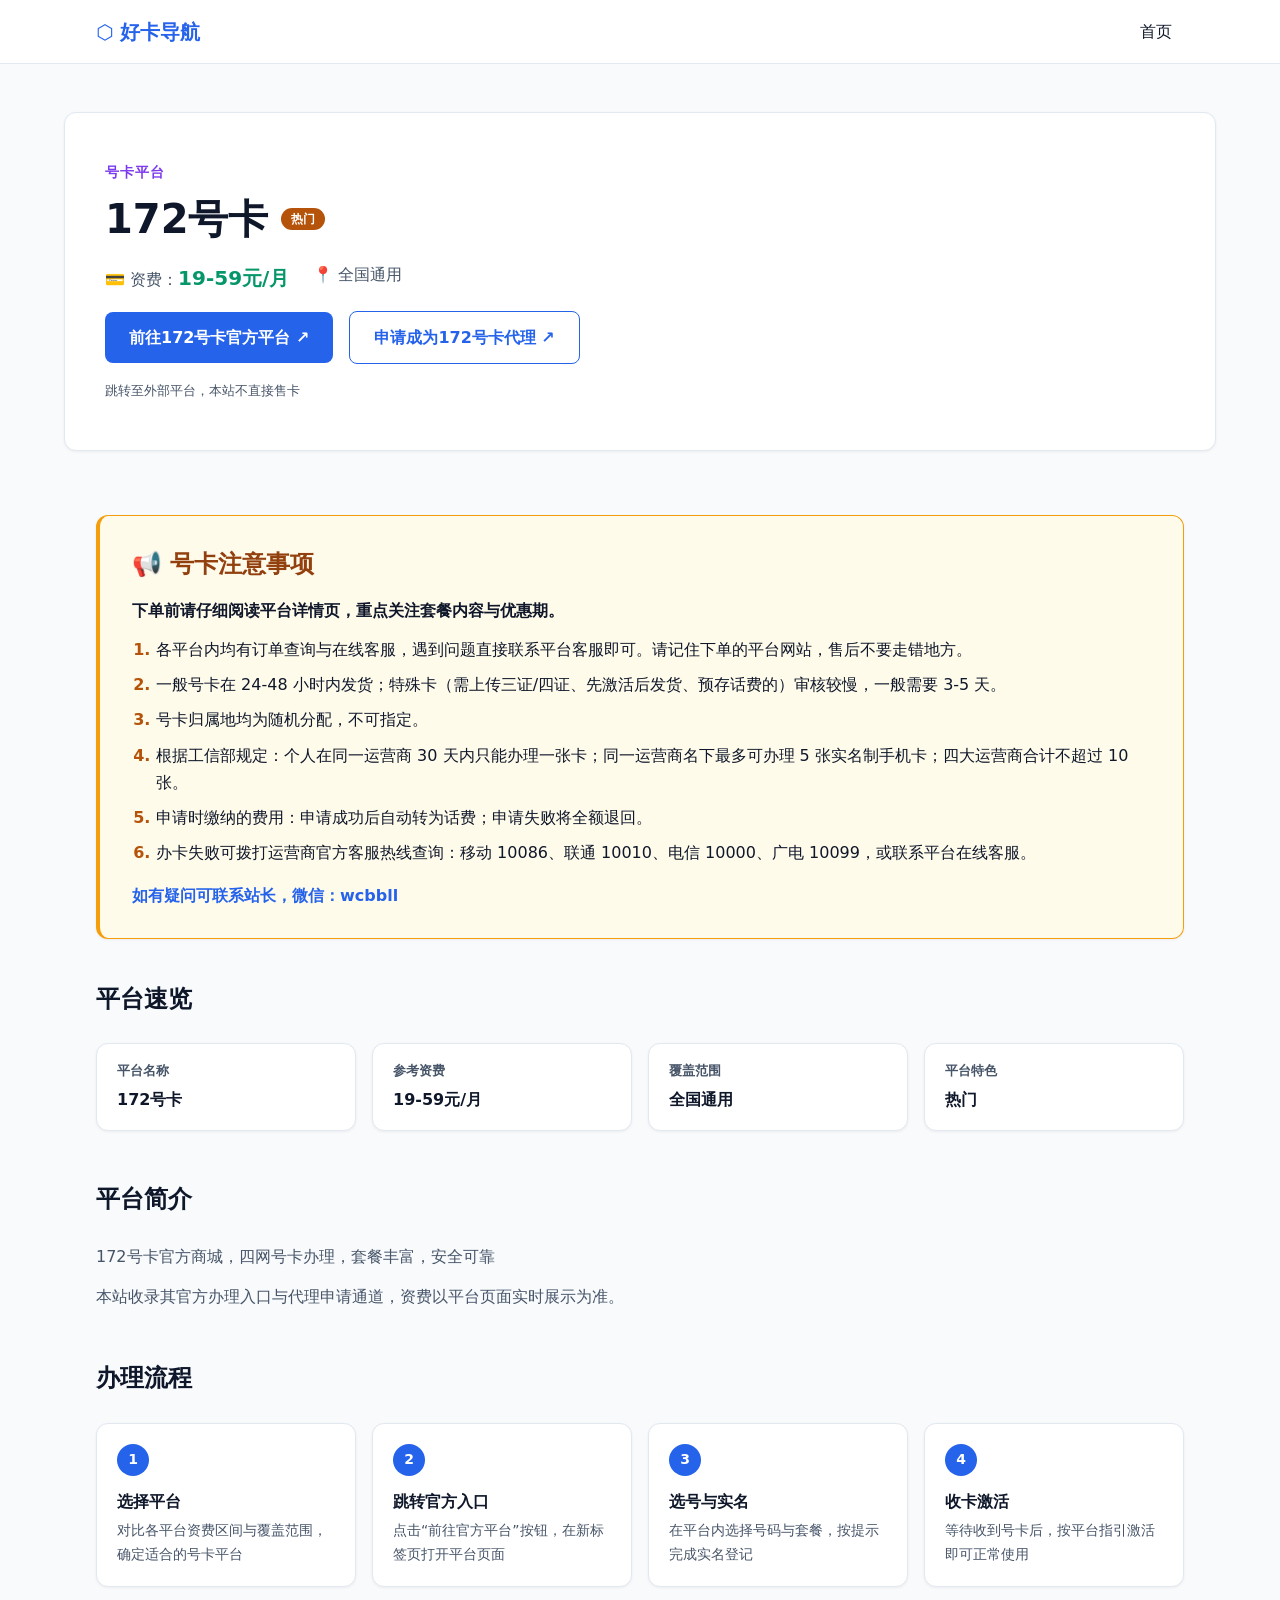
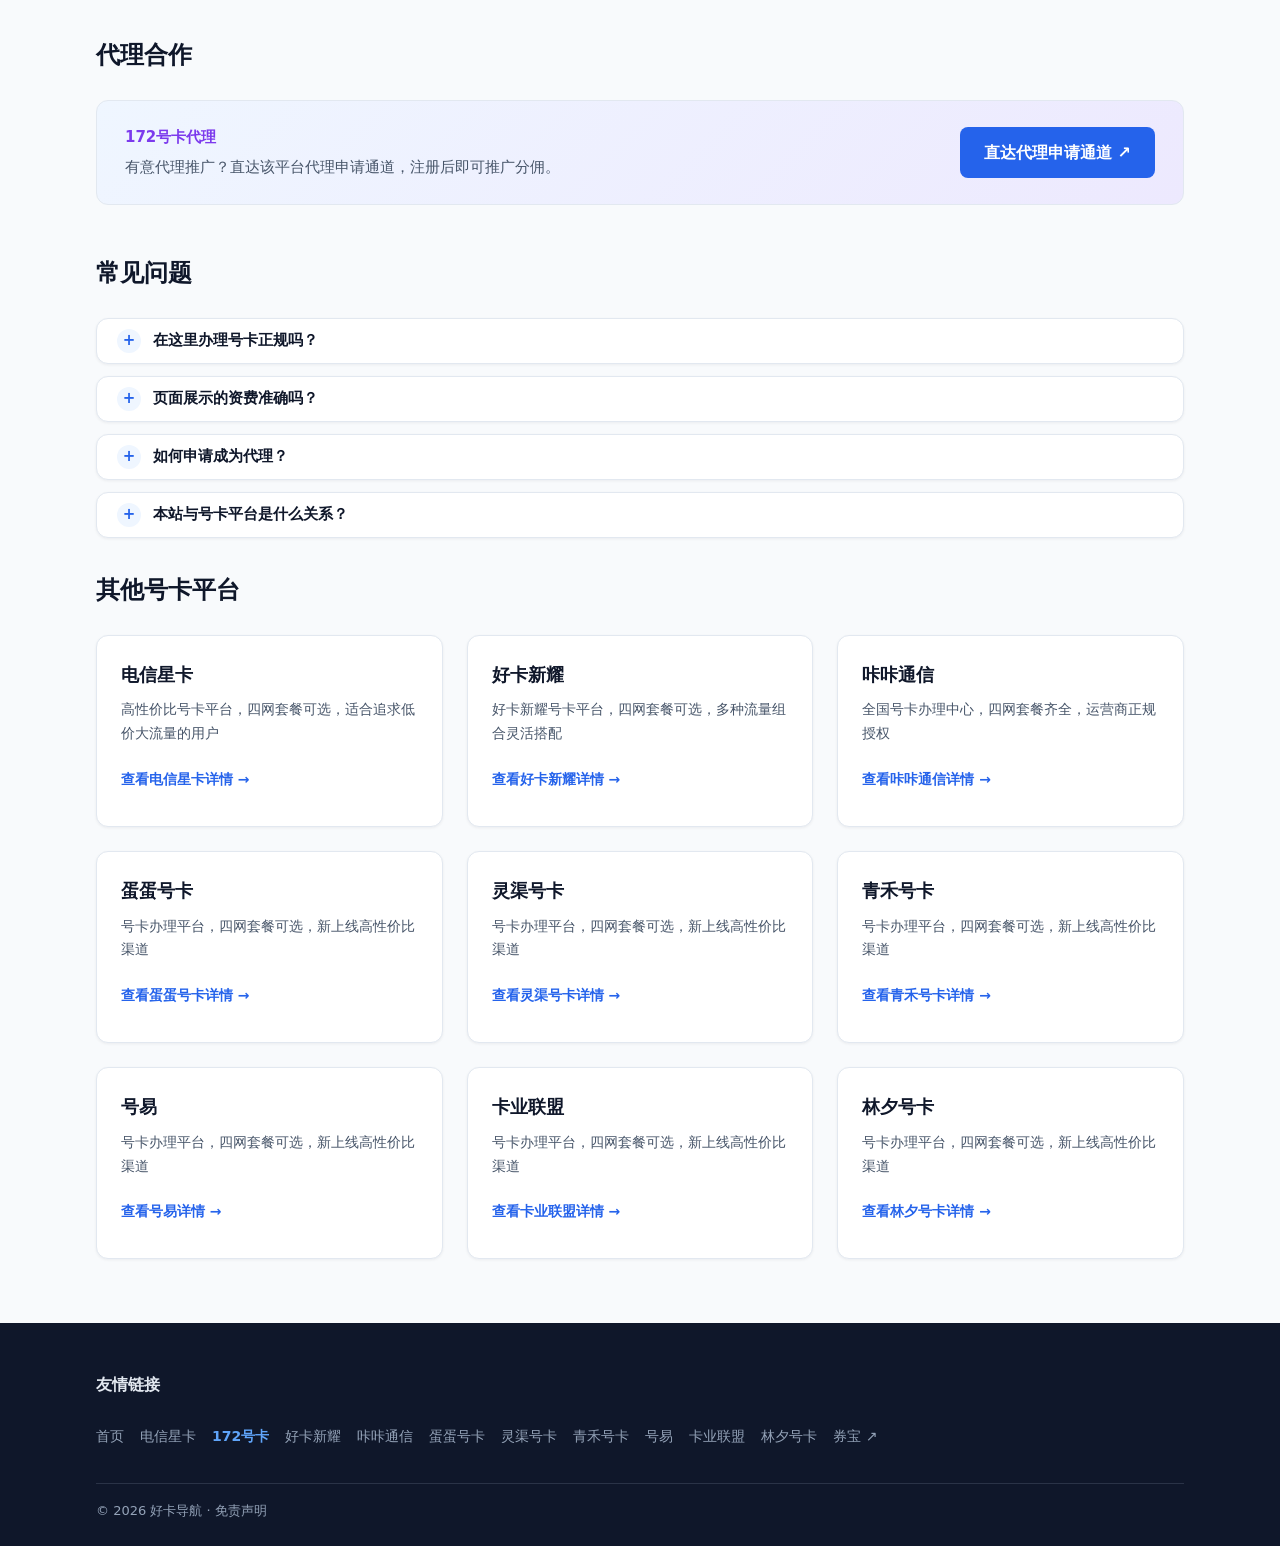
==== card/172-haoka.html @ 9e7c3ac1 "feat: 全站新增「号卡注意事项」公告区块（6 条固定文案+站长联系方式），首页 hero 后/子页 CTA 后插入，纯静态无链接，含样式与 5 例单测" ====
<!DOCTYPE html>
<html lang="zh-CN">
<head>
<meta charset="UTF-8">
<meta name="viewport" content="width=device-width, initial-scale=1">
<title>172号卡流量卡怎么样？19-59元/月资费详情与办理入口 - 好卡导航</title>
<meta name="description" content="172号卡流量卡资费 19-59元/月，172号卡官方商城，四网号卡办理，套餐丰富，安全可靠。提供官方办理入口与代理申请通道。">
<meta name="robots" content="index, follow">
<link rel="canonical" href="https://haoka17.github.io/card/172-haoka.html">
<meta property="og:type" content="website">
<meta property="og:site_name" content="好卡导航">
<meta property="og:locale" content="zh_CN">
<meta property="og:title" content="172号卡流量卡怎么样？19-59元/月资费详情与办理入口 - 好卡导航">
<meta property="og:description" content="172号卡流量卡资费 19-59元/月，172号卡官方商城，四网号卡办理，套餐丰富，安全可靠。提供官方办理入口与代理申请通道。">
<meta property="og:url" content="https://haoka17.github.io/card/172-haoka.html">
<meta property="og:image" content="https://haoka17.github.io/assets/img/og-default.png">
<meta name="twitter:card" content="summary_large_image">
<link rel="icon" href="../assets/img/favicon.svg" type="image/svg+xml">
<link rel="icon" href="../assets/img/favicon-32.png" type="image/png" sizes="32x32">
<link rel="icon" href="../assets/img/favicon-16.png" type="image/png" sizes="16x16">
<link rel="apple-touch-icon" href="../assets/img/apple-touch-icon.png">
<link rel="stylesheet" href="../assets/css/style.css">
<script type="application/ld+json">{"@context":"https://schema.org","@graph":[{"@type":"WebPage","@id":"https://haoka17.github.io/card/172-haoka.html#webpage","url":"https://haoka17.github.io/card/172-haoka.html","name":"172号卡流量卡怎么样？19-59元/月资费详情与办理入口","description":"172号卡流量卡资费 19-59元/月，172号卡官方商城，四网号卡办理，套餐丰富，安全可靠。提供官方办理入口与代理申请通道。","inLanguage":"zh-CN","isPartOf":{"@id":"https://haoka17.github.io/#website"},"about":{"@type":"Product","name":"172号卡流量卡","offers":{"@type":"AggregateOffer","priceCurrency":"CNY","lowPrice":19,"highPrice":59,"offerCount":1}}},{"@type":"ItemList","name":"172号卡外部入口","itemListElement":[{"@type":"ListItem","position":1,"name":"前往172号卡官方平台","url":"https://m.172.org.cn/ProductEn/Index/59bc0abc9a7d31f5"},{"@type":"ListItem","position":2,"name":"申请成为172号卡代理","url":"https://haoka.lot-ml.com/plugreg.html?agentid=1923771"}]}]}</script>
</head>
<body>
<a class="skip-link" href="#main">跳到主要内容</a>
<header class="site-header">
  <div class="container header-inner">
    <a class="logo" href="../index.html">⬡ 好卡导航</a>
    <nav aria-label="主导航"><a href="../index.html">首页</a></nav>
  </div>
</header>
<main id="main">
<section class="card-detail">
  <div class="container card-detail-inner">
    <p class="eyebrow">号卡平台</p>
    <div class="card-detail-title">
      <h1>172号卡</h1>
      <span class="badge badge-hot">热门</span>
    </div>
    <ul class="meta-row">
      <li>💳 资费：<strong class="price">19-59元/月</strong></li>
      <li>📍 全国通用</li>
    </ul>
    <div class="cta-group">
      <a class="btn btn-primary" href="https://m.172.org.cn/ProductEn/Index/59bc0abc9a7d31f5" target="_blank" rel="noopener noreferrer">前往172号卡官方平台 ↗</a>
      <a class="btn btn-secondary" href="https://haoka.lot-ml.com/plugreg.html?agentid=1923771" target="_blank" rel="noopener noreferrer">申请成为172号卡代理 ↗</a>
    </div>
    <p class="note">跳转至外部平台，本站不直接售卡</p>
  </div>
</section>
<section class="notice-section" aria-labelledby="notice-title">
  <div class="container">
    <div class="notice-card">
      <h2 id="notice-title">📢 号卡注意事项</h2>
      <p class="notice-lead">下单前请仔细阅读平台详情页，重点关注套餐内容与优惠期。</p>
      <ol class="notice-list">
      <li>各平台内均有订单查询与在线客服，遇到问题直接联系平台客服即可。请记住下单的平台网站，售后不要走错地方。</li>
      <li>一般号卡在 24-48 小时内发货；特殊卡（需上传三证/四证、先激活后发货、预存话费的）审核较慢，一般需要 3-5 天。</li>
      <li>号卡归属地均为随机分配，不可指定。</li>
      <li>根据工信部规定：个人在同一运营商 30 天内只能办理一张卡；同一运营商名下最多可办理 5 张实名制手机卡；四大运营商合计不超过 10 张。</li>
      <li>申请时缴纳的费用：申请成功后自动转为话费；申请失败将全额退回。</li>
      <li>办卡失败可拨打运营商官方客服热线查询：移动 10086、联通 10010、电信 10000、广电 10099，或联系平台在线客服。</li>
      </ol>
      <p class="notice-contact">如有疑问可联系站长，微信：wcbbll</p>
    </div>
  </div>
</section>
<section class="card-extra">
  <div class="container">
    <section class="extra-block">
      <h2>平台速览</h2>
      <dl class="spec-grid">
      <div class="spec-item">
        <dt>平台名称</dt>
        <dd>172号卡</dd>
      </div>
      <div class="spec-item">
        <dt>参考资费</dt>
        <dd>19-59元/月</dd>
      </div>
      <div class="spec-item">
        <dt>覆盖范围</dt>
        <dd>全国通用</dd>
      </div>
      <div class="spec-item">
        <dt>平台特色</dt>
        <dd>热门</dd>
      </div>
      </dl>
    </section>
    <section class="extra-block">
      <h2>平台简介</h2>
      <div class="platform-intro">
        <p>172号卡官方商城，四网号卡办理，套餐丰富，安全可靠</p>
        <p>本站收录其官方办理入口与代理申请通道，资费以平台页面实时展示为准。</p>
      </div>
    </section>
    <section class="extra-block">
      <h2>办理流程</h2>
      <ol class="steps">
      <li class="step">
        <span class="step-num" aria-hidden="true">1</span>
        <div class="step-body">
          <h3>选择平台</h3>
          <p>对比各平台资费区间与覆盖范围，确定适合的号卡平台</p>
        </div>
      </li>
      <li class="step">
        <span class="step-num" aria-hidden="true">2</span>
        <div class="step-body">
          <h3>跳转官方入口</h3>
          <p>点击“前往官方平台”按钮，在新标签页打开平台页面</p>
        </div>
      </li>
      <li class="step">
        <span class="step-num" aria-hidden="true">3</span>
        <div class="step-body">
          <h3>选号与实名</h3>
          <p>在平台内选择号码与套餐，按提示完成实名登记</p>
        </div>
      </li>
      <li class="step">
        <span class="step-num" aria-hidden="true">4</span>
        <div class="step-body">
          <h3>收卡激活</h3>
          <p>等待收到号卡后，按平台指引激活即可正常使用</p>
        </div>
      </li>
      </ol>
    </section>
    <section class="extra-block">
      <h2>代理合作</h2>
      <div class="agent-card">
        <div class="agent-card-body">
          <p class="agent-card-name">172号卡代理</p>
          <p class="agent-card-desc">有意代理推广？直达该平台代理申请通道，注册后即可推广分佣。</p>
        </div>
        <a class="btn btn-primary agent-card-cta" href="https://haoka.lot-ml.com/plugreg.html?agentid=1923771" target="_blank" rel="noopener noreferrer">直达代理申请通道 ↗</a>
      </div>
    </section>
    <section class="extra-block">
      <h2>常见问题</h2>
      <div class="faq">
      <details class="faq-item">
        <summary>在这里办理号卡正规吗？</summary>
        <p>本站是导航站，不直接售卡。点击“前往172号卡官方平台”按钮将跳转至平台官方入口，选号、实名与付款均在平台内完成。</p>
      </details>
      <details class="faq-item">
        <summary>页面展示的资费准确吗？</summary>
        <p>页面资费区间仅供参考，实际套餐、价格与优惠以平台页面实时展示为准。</p>
      </details>
      <details class="faq-item">
        <summary>如何申请成为代理？</summary>
        <p>进入上方“代理合作”区块，点击按钮直达该平台代理申请通道，注册后即可推广分佣。</p>
      </details>
      <details class="faq-item">
        <summary>本站与号卡平台是什么关系？</summary>
        <p>本站仅收录各平台官方办理入口与代理申请通道，提供信息导航与比选服务，不参与售卡、物流与售后。</p>
      </details>
      </div>
    </section>
  </div>
</section>
<section class="related-section" aria-labelledby="related-section-title">
  <div class="container">
    <h2 id="related-section-title">其他号卡平台</h2>
    <ul class="related-grid">
      <li class="related-card">
        <h3>电信星卡</h3>
        <p class="related-desc">高性价比号卡平台，四网套餐可选，适合追求低价大流量的用户</p>
        <a class="related-link" href="dianxin-xingka.html">查看电信星卡详情 →</a>
      </li>
      <li class="related-card">
        <h3>好卡新耀</h3>
        <p class="related-desc">好卡新耀号卡平台，四网套餐可选，多种流量组合灵活搭配</p>
        <a class="related-link" href="haoka-xinyao.html">查看好卡新耀详情 →</a>
      </li>
      <li class="related-card">
        <h3>咔咔通信</h3>
        <p class="related-desc">全国号卡办理中心，四网套餐齐全，运营商正规授权</p>
        <a class="related-link" href="kaka-tongxin.html">查看咔咔通信详情 →</a>
      </li>
      <li class="related-card">
        <h3>蛋蛋号卡</h3>
        <p class="related-desc">号卡办理平台，四网套餐可选，新上线高性价比渠道</p>
        <a class="related-link" href="dandan-haoka.html">查看蛋蛋号卡详情 →</a>
      </li>
      <li class="related-card">
        <h3>灵渠号卡</h3>
        <p class="related-desc">号卡办理平台，四网套餐可选，新上线高性价比渠道</p>
        <a class="related-link" href="lingqu-haoka.html">查看灵渠号卡详情 →</a>
      </li>
      <li class="related-card">
        <h3>青禾号卡</h3>
        <p class="related-desc">号卡办理平台，四网套餐可选，新上线高性价比渠道</p>
        <a class="related-link" href="qinghe-haoka.html">查看青禾号卡详情 →</a>
      </li>
      <li class="related-card">
        <h3>号易</h3>
        <p class="related-desc">号卡办理平台，四网套餐可选，新上线高性价比渠道</p>
        <a class="related-link" href="haoyi.html">查看号易详情 →</a>
      </li>
      <li class="related-card">
        <h3>卡业联盟</h3>
        <p class="related-desc">号卡办理平台，四网套餐可选，新上线高性价比渠道</p>
        <a class="related-link" href="kaye-lianmeng.html">查看卡业联盟详情 →</a>
      </li>
      <li class="related-card">
        <h3>林夕号卡</h3>
        <p class="related-desc">号卡办理平台，四网套餐可选，新上线高性价比渠道</p>
        <a class="related-link" href="linxi-haoka.html">查看林夕号卡详情 →</a>
      </li>
    </ul>
  </div>
</section>
</main>
<footer class="site-footer">
  <div class="container">
<nav class="friend-links" aria-label="友情链接">
  <h2 class="footer-title">友情链接</h2>
  <ul>
    <li><a href="../index.html">首页</a></li>
    <li><a href="dianxin-xingka.html">电信星卡</a></li>
    <li><span aria-current="page" class="current">172号卡</span></li>
    <li><a href="haoka-xinyao.html">好卡新耀</a></li>
    <li><a href="kaka-tongxin.html">咔咔通信</a></li>
    <li><a href="dandan-haoka.html">蛋蛋号卡</a></li>
    <li><a href="lingqu-haoka.html">灵渠号卡</a></li>
    <li><a href="qinghe-haoka.html">青禾号卡</a></li>
    <li><a href="haoyi.html">号易</a></li>
    <li><a href="kaye-lianmeng.html">卡业联盟</a></li>
    <li><a href="linxi-haoka.html">林夕号卡</a></li>
    <li><a href="https://jdjdndn.github.io/" target="_blank" rel="noopener noreferrer">券宝 ↗</a></li>
  </ul>
</nav>
    <p class="copyright">© <span data-year>2026</span> 好卡导航 · 免责声明</p>
  </div>
</footer>
<script src="../assets/js/main.js" defer></script>
</body>
</html>
---- assets/css/style.css ----
/* ==================================================================
 * haoka-site 全站样式（design.md 1.3.2 UI 设计规范 / 1.3.3 友链模块）
 * 设计基调：现代、专业、企业官网；蓝紫主色调；大量留白 + 卡片化布局
 * 断点体系（桌面优先）：≥1440px 大屏增强 / ≤1023px 平板 / ≤767px 移动 / ≤400px 特小屏
 * ================================================================== */

/* ---------- 设计令牌（design.md 1.3.2 配色方案，全站唯一来源） ---------- */
:root {
  --color-primary: #2563EB;          /* 主色：链接、主按钮、高亮、logo */
  --color-primary-hover: #1D4ED8;    /* 主色悬停态 */
  --color-primary-light: #EFF6FF;    /* 主色浅底：hero 背景、标签底 */
  --color-accent: #7C3AED;           /* 辅助色：代理区、次级强调 */
  --color-price: #059669;            /* 价格文字（绿，传达实惠） */
  --color-bg: #F8FAFC;               /* 页面背景 */
  --color-surface: #FFFFFF;          /* 卡片表面 */
  --color-text: #0F172A;             /* 主文字（对比度 ≈ 15:1） */
  --color-text-secondary: #475569;   /* 次要文字（白底对比度 7.0:1） */
  --color-border: #E2E8F0;           /* 边框、分割线 */
  --color-footer-bg: #0F172A;        /* 页脚深色底 */
  --color-footer-text: #94A3B8;      /* 页脚文字 */
  --color-footer-current: #60A5FA;   /* 页脚当前页高亮（深底对比度 7.0:1，NFR-19） */
  --radius-card: 12px;               /* 卡片圆角 */
  --radius-btn: 8px;                 /* 按钮圆角 */
  --header-h: 64px;                  /* 吸顶栏高度 */
  --shadow-card: 0 1px 3px rgba(15, 23, 42, 0.06);
  --shadow-card-hover: 0 12px 24px rgba(37, 99, 235, 0.12);
}

/* ---------- 全局 ---------- */
* { box-sizing: border-box; }

html { overflow-x: hidden; }         /* 移动端禁横向滚动 */

body {
  margin: 0;
  font-family: system-ui, -apple-system, "Segoe UI", "PingFang SC",
               "Hiragino Sans GB", "Microsoft YaHei", sans-serif;
  background: var(--color-bg);
  color: var(--color-text);
  line-height: 1.7;
  display: flex;
  flex-direction: column;
  min-height: 100vh;
}

img { max-width: 100%; height: auto; }

/* 容器：1152px 内容宽（≥1440px 大屏 1280px）；内边距：默认 16px / ≥768px 32px / ≤400px 12px */
.container {
  width: 100%;
  max-width: 1152px;
  margin-inline: auto;
  padding-inline: 16px;
}
@media (min-width: 768px) {
  .container { padding-inline: 32px; }
}

/* 键盘焦点可见性（全局） */
:focus-visible {
  outline: 2px solid var(--color-primary);
  outline-offset: 2px;
}

/* 无障碍跳转链接 */
.skip-link {
  position: absolute;
  left: -9999px;
  top: 0;
  z-index: 100;
  background: var(--color-primary);
  color: #fff;
  padding: 8px 16px;
  border-radius: 0 0 var(--radius-btn) 0;
}
.skip-link:focus { left: 0; }

/* ---------- 顶栏（吸顶、白底、底部 1px 边框） ---------- */
.site-header {
  height: var(--header-h);
  background: var(--color-surface);
  border-bottom: 1px solid var(--color-border);
  position: sticky;
  top: 0;
  z-index: 10;
}

.header-inner {
  display: flex;
  justify-content: space-between;
  align-items: center;
  height: 100%;
  gap: 16px;
}

.logo {
  display: inline-flex;
  align-items: center;
  min-height: 44px;                 /* 触控目标 ≥44×44（spec NFR-17） */
  font-size: 1.25rem;
  font-weight: 700;
  color: var(--color-primary);
  text-decoration: none;
  white-space: nowrap;
}
.logo:hover { color: var(--color-primary-hover); }

.site-header nav a {
  display: inline-flex;
  align-items: center;
  min-height: 44px;                 /* 触控目标 ≥44×44（spec NFR-17） */
  color: var(--color-text);
  text-decoration: none;
  padding: 10px 12px;
  border-radius: var(--radius-btn);
  transition: color 0.2s ease, background-color 0.2s ease;
}
.site-header nav a:hover {
  color: var(--color-primary);
  background-color: var(--color-primary-light);
}
.nav-current {
  display: inline-flex;
  align-items: center;
  min-height: 44px;
  padding: 10px 12px;
  color: var(--color-text-secondary);
  cursor: default;             /* 当前位置，非链接 */
}

/* ---------- 首页 Hero（浅色渐变背景） ---------- */
.hero {
  background: linear-gradient(135deg, var(--color-primary-light) 0%, var(--color-bg) 55%, #EDE9FE 100%);
  padding: 64px 0;
  text-align: center;
}
.hero h1 {
  margin: 0 0 16px;
  font-size: clamp(1.75rem, 4vw, 2.5rem);
  font-weight: 700;
  line-height: 1.3;
}
.hero-sub {
  margin: 0 0 8px;
  font-size: 1.125rem;
  color: var(--color-text-secondary);
}
.hero-meta {
  margin: 0;
  font-size: 0.875rem;
  color: var(--color-text-secondary);
}

/* ---------- 号卡注意事项公告（琥珀警示色系，与蓝紫主调形成对比；首页/子页复用） ---------- */
.notice-section { padding: 32px 0; }

.notice-card {
  background: #FFFBEB;               /* 琥珀浅底（与 .tag-region 同源） */
  border: 1px solid #F59E0B;         /* 琥珀边框；左侧加粗强调公告属性 */
  border-left-width: 4px;
  border-radius: var(--radius-card);
  box-shadow: var(--shadow-card);
  padding: 28px 32px;
}

.notice-card h2 {
  margin: 0 0 12px;
  font-size: clamp(1.25rem, 3vw, 1.5rem);
  font-weight: 650;
  color: #92400E;                    /* 深琥珀标题：#FFFBEB 底对比度 ≈ 8.9:1（NFR-19） */
}

.notice-lead {
  margin: 0 0 12px;
  font-weight: 600;
  color: var(--color-text);
}

.notice-list {
  margin: 0;
  padding-left: 24px;
  display: grid;
  gap: 8px;
  color: var(--color-text);
}
.notice-list li::marker { color: #B45309; font-weight: 700; }

.notice-contact {
  margin: 16px 0 0;
  font-weight: 700;
  color: var(--color-primary);
}

/* ---------- 号卡卡片网格（桌面 3 列 / ≥1440px 大屏 4 列 / ≤1023 平板 2 / ≤767 移动 1） ---------- */
.card-section { padding: 48px 0 24px; }

.card-section h2,
.proxy-section h2 {
  margin: 0 0 24px;
  font-size: clamp(1.25rem, 3vw, 1.5rem);
  font-weight: 650;
}

.card-grid {
  list-style: none;
  margin: 0;
  padding: 0;
  display: grid;
  grid-template-columns: repeat(3, 1fr);
  gap: 24px;
}

.card { display: block; }

/* 卡片：白底 / 12px 圆角 / 1px 边框 / 轻阴影；hover 上移 + 主色阴影 + 主色边框 */
.card-inner {
  position: relative;
  background: var(--color-surface);
  border: 1px solid var(--color-border);
  border-radius: var(--radius-card);
  box-shadow: var(--shadow-card);
  padding: 24px;
  height: 100%;
  display: flex;
  flex-direction: column;
  transition: all 0.2s ease;
}
.card-inner:hover,
.card-inner:focus-within {          /* 键盘焦点态与 hover 同效 */
  transform: translateY(-4px);
  box-shadow: var(--shadow-card-hover);
  border-color: rgba(37, 99, 235, 0.4);
}

/* badge 角标：绝对定位右上角，胶囊，白字（热门橙 / 新品青 / 四网蓝） */
.badge {
  position: absolute;
  top: 12px;
  right: 12px;
  padding: 2px 10px;
  border-radius: 999px;
  font-size: 0.75rem;
  font-weight: 600;
  color: #fff;
  line-height: 1.5;
}
.badge-hot     { background: #B45309; }   /* 深琥珀：白字对比度 5.0:1（spec NFR-19 徽章 ≥3:1） */
.badge-new     { background: #0E7490; }   /* 深青：白字对比度 5.4:1 */
.badge-quad    { background: #3B82F6; }   /* 白字对比度 3.7:1 ✓ */
.badge-default { background: #64748B; }

.card-title {
  margin: 0 0 8px;
  font-size: 1.125rem;
  font-weight: 600;
}

/* 描述摘要：两行截断 */
.card-desc {
  margin: 0 0 12px;
  color: var(--color-text-secondary);
  font-size: 0.875rem;
  display: -webkit-box;
  -webkit-line-clamp: 2;
  -webkit-box-orient: vertical;
  overflow: hidden;
}

/* 价格：1.25rem / 700 / 绿色 */
.price {
  margin: 0 0 12px;
  color: var(--color-price);
  font-size: 1.25rem;
  font-weight: 700;
}

/* 覆盖范围标签（主色浅底） */
.card-tags { margin: 0 0 16px; }
.tag {
  display: inline-block;
  padding: 2px 10px;
  border-radius: 999px;
  font-size: 0.75rem;
  font-weight: 600;
}
.tag-nationwide { background: var(--color-primary-light); color: var(--color-primary); }
.tag-region     { background: #FFFBEB; color: #B45309; }

/* 卡片底部双链接：号卡外链（主）+ 查看详情（次，stretched link 铺满整卡） */
.card-actions {
  margin-top: auto;
  display: flex;
  flex-direction: column;
  gap: 8px;
  align-items: flex-start;
}
.card-cta {
  position: relative;               /* 置于 stretched link 之上，保持可点击 */
  z-index: 1;
  display: inline-flex;
  align-items: center;
  min-height: 44px;                 /* 触控目标 ≥44×44（spec NFR-17） */
  background: var(--color-primary);
  color: #fff;
  padding: 10px 16px;
  border-radius: var(--radius-btn);
  text-decoration: none;
  font-size: 0.875rem;
  font-weight: 600;
  transition: background-color 0.2s ease;
}
.card-cta:hover { background: var(--color-primary-hover); }

/* 整卡可点击进入子页：详情链接的伪元素铺满卡片 */
.card-link {
  color: var(--color-primary);
  text-decoration: none;
  font-size: 0.875rem;
}
.card-link:hover { text-decoration: underline; }
.card-link::after {
  content: "";
  position: absolute;
  inset: 0;
  border-radius: var(--radius-card);
}

/* ---------- 首页代理合作入口区（深色渐变分区，辅助色强调） ---------- */
.proxy-section {
  margin-top: 24px;
  padding: 48px 0 64px;
  background: linear-gradient(135deg, var(--color-footer-bg) 0%, #312E81 100%);
  color: #fff;
}
.proxy-section h2 { color: #fff; margin-bottom: 8px; }
.proxy-desc {
  margin: 0 0 24px;
  color: #A8B6C9;                   /* 渐变最深端 #312E81 上对比度 5.5:1 ≥ 4.5（NFR-19） */
}

.proxy-grid {
  list-style: none;
  margin: 0;
  padding: 0;
  display: grid;
  grid-template-columns: repeat(5, 1fr);
  gap: 16px;
}
.proxy-grid li { display: block; }
.proxy-link {
  display: flex;
  align-items: center;
  justify-content: center;
  min-height: 44px;                 /* 触控目标 ≥44×44（spec NFR-17） */
  background: rgba(255, 255, 255, 0.08);
  border: 1px solid rgba(255, 255, 255, 0.18);
  border-radius: var(--radius-btn);
  padding: 10px 12px;
  color: #E9D5FF;
  text-decoration: none;
  font-size: 0.875rem;
  text-align: center;
  transition: background-color 0.2s ease, border-color 0.2s ease;
}
.proxy-link:hover {
  background: rgba(255, 255, 255, 0.16);
  border-color: rgba(255, 255, 255, 0.4);
  color: #fff;
}

/* ---------- 子页：平台详情（白卡片；hero 区，后续扩展模块跟随） ---------- */
.card-detail {
  padding: 48px 0 32px;              /* 页面含后续模块，hero 不再独占一屏垂直居中 */
}

.card-detail-inner {
  width: 100%;
  background: var(--color-surface);
  border: 1px solid var(--color-border);
  border-radius: var(--radius-card);
  box-shadow: var(--shadow-card);
  padding: 48px 40px;
}

.eyebrow {
  margin: 0 0 8px;
  color: var(--color-accent);
  font-size: 0.875rem;
  font-weight: 600;
  text-transform: uppercase;
  letter-spacing: 0.08em;
}

.card-detail-title {
  display: flex;
  align-items: center;
  gap: 12px;
  flex-wrap: wrap;
}
.card-detail-title h1 {
  margin: 0;
  font-size: clamp(1.75rem, 4vw, 2.5rem);
  font-weight: 700;
  line-height: 1.3;
}
.card-detail-title .badge { position: static; }   /* 详情页 badge 流式定位 */

.meta-row {
  list-style: none;
  margin: 16px 0;
  padding: 0;
  display: flex;
  flex-wrap: wrap;
  gap: 24px;
  color: var(--color-text-secondary);
}
.meta-row .price { margin: 0; }

.note {
  margin: 16px 0 0;
  font-size: 0.8125rem;
  color: var(--color-text-secondary);
}

/* 主/次双 CTA 按钮（并排，移动端全宽堆叠） */
.cta-group {
  display: flex;
  flex-wrap: wrap;
  gap: 16px;
  align-items: center;
}

/* 按钮基类：触控目标 ≥ 44×44 */
.btn {
  display: inline-flex;
  align-items: center;
  justify-content: center;
  min-height: 44px;
  padding: 12px 24px;
  border-radius: var(--radius-btn);
  font-size: 1rem;
  font-weight: 600;
  text-decoration: none;
  transition: all 0.2s ease;
}
.btn-primary {
  background: var(--color-primary);
  color: #fff;
}
.btn-primary:hover {
  background: var(--color-primary-hover);
  transform: translateY(-2px);       /* 轻微上移 */
}
.btn-secondary {
  background: var(--color-surface);
  border: 1.5px solid var(--color-primary);
  color: var(--color-primary);
}
.btn-secondary:hover {
  background: var(--color-primary-light);  /* hover 浅蓝底 */
}

/* ---------- 子页扩展模块：速览 / 简介 / 办理流程 / 代理合作卡 / FAQ ---------- */
.card-extra { padding: 8px 0 24px; }

.extra-block { margin: 0 0 48px; }
.extra-block:last-child { margin-bottom: 0; }

.extra-block h2,
.related-section h2 {
  margin: 0 0 24px;
  font-size: clamp(1.25rem, 3vw, 1.5rem);
  font-weight: 650;
}

/* 平台速览网格：桌面 4 格一行 / 平板 2 列 / 移动 1 列（覆盖范围缺失时自动少一格） */
.spec-grid {
  margin: 0;
  display: grid;
  grid-template-columns: repeat(4, 1fr);
  gap: 16px;
}
.spec-item {
  background: var(--color-surface);
  border: 1px solid var(--color-border);
  border-radius: var(--radius-card);
  box-shadow: var(--shadow-card);
  padding: 16px 20px;
}
.spec-item dt {
  color: var(--color-text-secondary);
  font-size: 0.8125rem;
  font-weight: 600;
}
.spec-item dd {
  margin: 4px 0 0;
  font-size: 1rem;
  font-weight: 650;
}

/* 平台简介：description 全文 + 通用导航补充说明 */
.platform-intro {
  margin: 0;
  max-width: 820px;
  color: var(--color-text-secondary);
}
.platform-intro p { margin: 0 0 12px; }
.platform-intro p:last-child { margin-bottom: 0; }

/* 办理流程步骤条：桌面横向 4 步 / 平板 2 列 / 移动 1 列 */
.steps {
  list-style: none;
  margin: 0;
  padding: 0;
  display: grid;
  grid-template-columns: repeat(4, 1fr);
  gap: 16px;
}
.step {
  background: var(--color-surface);
  border: 1px solid var(--color-border);
  border-radius: var(--radius-card);
  box-shadow: var(--shadow-card);
  padding: 20px;
}
.step-num {
  display: inline-flex;
  align-items: center;
  justify-content: center;
  width: 32px;
  height: 32px;
  margin-bottom: 12px;
  border-radius: 999px;
  background: var(--color-primary);
  color: #fff;
  font-size: 0.875rem;
  font-weight: 700;
}
.step-body h3 {
  margin: 0 0 4px;
  font-size: 1rem;
  font-weight: 650;
}
.step-body p {
  margin: 0;
  font-size: 0.875rem;
  color: var(--color-text-secondary);
}

/* 代理合作卡：主色浅渐变底 + 外部 CTA（移动端纵向堆叠全宽） */
.agent-card {
  display: flex;
  align-items: center;
  justify-content: space-between;
  flex-wrap: wrap;
  gap: 16px 24px;
  padding: 24px 28px;
  background: linear-gradient(135deg, var(--color-primary-light) 0%, #EDE9FE 100%);
  border: 1px solid var(--color-border);
  border-radius: var(--radius-card);
}
.agent-card-name {
  margin: 0 0 4px;
  color: var(--color-accent);
  font-size: 0.9375rem;
  font-weight: 600;
}
.agent-card-desc {
  margin: 0;
  color: var(--color-text-secondary);
  font-size: 0.9375rem;
}
.agent-card .btn { flex-shrink: 0; }

/* 常见问题：原生 details/summary 折叠列表 */
.faq {
  display: grid;
  gap: 12px;
}
.faq-item {
  background: var(--color-surface);
  border: 1px solid var(--color-border);
  border-radius: var(--radius-card);
  box-shadow: var(--shadow-card);
  padding: 0 20px;
}
.faq-item summary {
  display: flex;
  align-items: center;
  gap: 12px;
  min-height: 44px;                 /* 触控目标 ≥44×44（spec NFR-17） */
  cursor: pointer;
  font-size: 0.9375rem;
  font-weight: 600;
  list-style: none;
}
.faq-item summary::-webkit-details-marker { display: none; }
.faq-item summary::before {
  content: "+";
  flex-shrink: 0;
  display: inline-flex;
  align-items: center;
  justify-content: center;
  width: 24px;
  height: 24px;
  border-radius: 999px;
  background: var(--color-primary-light);
  color: var(--color-primary);
  font-weight: 700;
}
.faq-item[open] summary::before { content: "−"; }
.faq-item p {
  margin: 0 0 16px;
  padding-left: 36px;               /* 与 summary 文字起点对齐（24px 圆标 + 12px 间距） */
  color: var(--color-text-secondary);
  font-size: 0.9375rem;
}

/* 相关平台推荐：与首页卡片网格同风格（桌面 3 列 / 平板 2 / 移动 1） */
.related-section { padding: 8px 0 64px; }
.related-grid {
  list-style: none;
  margin: 0;
  padding: 0;
  display: grid;
  grid-template-columns: repeat(3, 1fr);
  gap: 24px;
}
.related-card {
  background: var(--color-surface);
  border: 1px solid var(--color-border);
  border-radius: var(--radius-card);
  box-shadow: var(--shadow-card);
  padding: 24px;
  transition: all 0.2s ease;
}
.related-card:hover {
  transform: translateY(-4px);
  box-shadow: var(--shadow-card-hover);
  border-color: rgba(37, 99, 235, 0.4);
}
.related-card h3 {
  margin: 0 0 8px;
  font-size: 1.125rem;
  font-weight: 600;
}
.related-desc {
  margin: 0 0 12px;
  color: var(--color-text-secondary);
  font-size: 0.875rem;
  display: -webkit-box;
  -webkit-line-clamp: 2;
  -webkit-box-orient: vertical;
  overflow: hidden;
}
.related-link {
  display: inline-flex;
  align-items: center;
  min-height: 44px;                 /* 触控目标 ≥44×44（spec NFR-17） */
  color: var(--color-primary);
  text-decoration: none;
  font-size: 0.875rem;
  font-weight: 600;
}
.related-link:hover { text-decoration: underline; }

/* ---------- 渐进增强：卡片入场渐显（仅 JS 可用时生效；无 JS 始终可见） ---------- */
.js .card-inner,
.js .card-detail-inner {
  opacity: 0;
  transform: translateY(12px);
}
.js .card-inner.is-visible,
.js .card-detail-inner.is-visible {
  opacity: 1;
  transform: translateY(0);
  transition: opacity 0.45s ease, transform 0.45s ease;
}
/* 入场完成后的 hover/focus 态恢复卡片悬浮效果与快速过渡 */
.js .card-inner.is-visible:hover,
.js .card-inner.is-visible:focus-within {
  transform: translateY(-4px);
  transition: all 0.2s ease;
}
/* 用户偏好减少动态效果：跳过入场动画 */
@media (prefers-reduced-motion: reduce) {
  .js .card-inner,
  .js .card-detail-inner {
    opacity: 1;
    transform: none;
    transition: none;
  }
}

/* ---------- 页脚（深色底）+ 友情链接 ---------- */
.site-footer {
  margin-top: auto;
  background: var(--color-footer-bg);
  color: var(--color-footer-text);
  padding: 48px 0 24px;
}

.footer-title {
  margin: 0 0 16px;
  font-size: 1rem;
  font-weight: 650;
  color: #E2E8F0;
}

/* 11 入口：flex wrap，间隔 16px，移动端自动换行；触控目标 ≥44px（NFR-17） */
.friend-links ul {
  list-style: none;
  margin: 0;
  padding: 0;
  display: flex;
  flex-wrap: wrap;
  gap: 16px;
}
.friend-links a {
  display: inline-flex;
  align-items: center;
  min-height: 44px;                 /* 触控目标 ≥44×44（spec NFR-17） */
  color: var(--color-footer-text);
  text-decoration: none;
  font-size: 0.875rem;
  transition: color 0.2s ease;
}
.friend-links a:hover,
.friend-links a:focus-visible {
  color: #fff;
  text-decoration: underline;
}
/* 当前页：非链接 + 高亮（排除自链接）；与链接同高对齐，深底专用高亮蓝保证对比度 */
.friend-links .current {
  display: inline-flex;
  align-items: center;
  min-height: 44px;
  color: var(--color-footer-current);
  font-weight: 600;
  font-size: 0.875rem;
}

.copyright {
  margin: 24px 0 0;
  padding-top: 16px;
  border-top: 1px solid rgba(148, 163, 184, 0.2);
  font-size: 0.8125rem;
  color: var(--color-footer-text);
}

/* ---------- 响应式（桌面优先；断点从大到小：≥1440 大屏增强 / ≤1023 平板 / ≤767 移动 / ≤400 特小屏） ---------- */

/* 大屏增强（≥1440px）：容器加宽至 1280px、卡片 4 列、hero 与区块留白整体放大 */
@media (min-width: 1440px) {
  .container     { max-width: 1280px; }
  .card-grid     { grid-template-columns: repeat(4, 1fr); }   /* 大屏 4 列（10 卡 → 4+4+2） */
  .hero          { padding: 80px 0; }
  .card-section  { padding: 64px 0 32px; }
  .card-inner    { padding: 28px; }                           /* 微调：大屏卡片更舒展 */
  .proxy-section { padding: 64px 0 80px; }
  /* .proxy-grid 维持桌面 5 列不变 */
  .related-grid  { grid-template-columns: repeat(4, 1fr); }   /* 大屏相关推荐 4 列（9 卡 → 4+4+1） */
  .card-extra    { padding: 8px 0 32px; }
  .extra-block   { margin-bottom: 56px; }                     /* 微调：大屏区块间距更舒展 */
}

/* 平板（≤1023px） */
@media (max-width: 1023px) {
  .card-grid   { grid-template-columns: repeat(2, 1fr); }   /* 平板 2 列 */
  .proxy-grid  { grid-template-columns: repeat(3, 1fr); }   /* 平板 3 列 */
  .spec-grid   { grid-template-columns: repeat(2, 1fr); }   /* 速览 2×2 */
  .steps       { grid-template-columns: repeat(2, 1fr); }   /* 流程 2×2 */
  .related-grid { grid-template-columns: repeat(2, 1fr); }  /* 相关推荐 2 列 */
}

/* 移动（≤767px）：卡片 1 列 / 代理 2 列、CTA 全宽堆叠 */
@media (max-width: 767px) {
  .card-grid   { grid-template-columns: 1fr; }              /* 移动 1 列 */
  .proxy-grid  { grid-template-columns: repeat(2, 1fr); }   /* 移动 2 列 */
  .spec-grid   { grid-template-columns: 1fr; }              /* 速览单列 */
  .steps       { grid-template-columns: 1fr; }              /* 流程纵向单列 */
  .related-grid { grid-template-columns: 1fr; }             /* 相关推荐单列 */

  .hero { padding: 48px 0; }
  .hero-sub { font-size: 1rem; }
  .card-section { padding: 32px 0 16px; }
  .proxy-section { padding: 32px 0 48px; }

  /* header 单行自适应 */
  .logo { font-size: 1.125rem; }
  .site-header nav a, .nav-current { padding: 10px 8px; }

  .card-detail { padding: 24px 0 16px; }
  .card-detail-inner { padding: 24px 16px; }
  .meta-row { gap: 12px; }
  .card-extra { padding: 0 0 8px; }
  .extra-block { margin-bottom: 40px; }
  .related-section { padding: 0 0 48px; }

  /* 注意事项公告：移动端收紧留白 */
  .notice-section { padding: 24px 0; }
  .notice-card { padding: 20px; }
  .notice-list { padding-left: 20px; }

  /* 代理合作卡：纵向堆叠，CTA 全宽（.btn 全宽规则见下） */
  .agent-card { flex-direction: column; align-items: stretch; }

  /* CTA 按钮组：全宽堆叠 */
  .cta-group { flex-direction: column; align-items: stretch; }
  .btn { width: 100%; }
}

/* 特小屏（≤400px）：代理名较长改单列、整体收紧内边距与间距，避免拥挤
 * （html 已有 overflow-x: hidden，且以下均为收缩性调整，不会产生横向滚动） */
@media (max-width: 400px) {
  .container       { padding-inline: 12px; }
  .proxy-grid      { grid-template-columns: 1fr; }   /* 特小屏单列：2 列过挤 */
  .hero            { padding: 40px 0; }
  .friend-links ul { gap: 12px; }
  .card-inner      { padding: 20px; }                /* 微调：更紧凑 */
  .meta-row        { gap: 8px; }                     /* 微调：覆盖 ≤767 档的 12px */
  .spec-grid       { gap: 12px; }                    /* 微调：速览/流程/推荐收紧间距 */
  .steps           { gap: 12px; }
  .related-grid    { gap: 12px; }
  .related-card    { padding: 20px; }                /* 微调：与 card-inner 同步紧凑 */
  .step            { padding: 16px; }
  .agent-card      { padding: 20px; }

  /* 注意事项公告：特小屏进一步紧凑 */
  .notice-section  { padding: 16px 0; }
  .notice-card     { padding: 16px; }
  .notice-list     { gap: 6px; padding-left: 18px; }
}
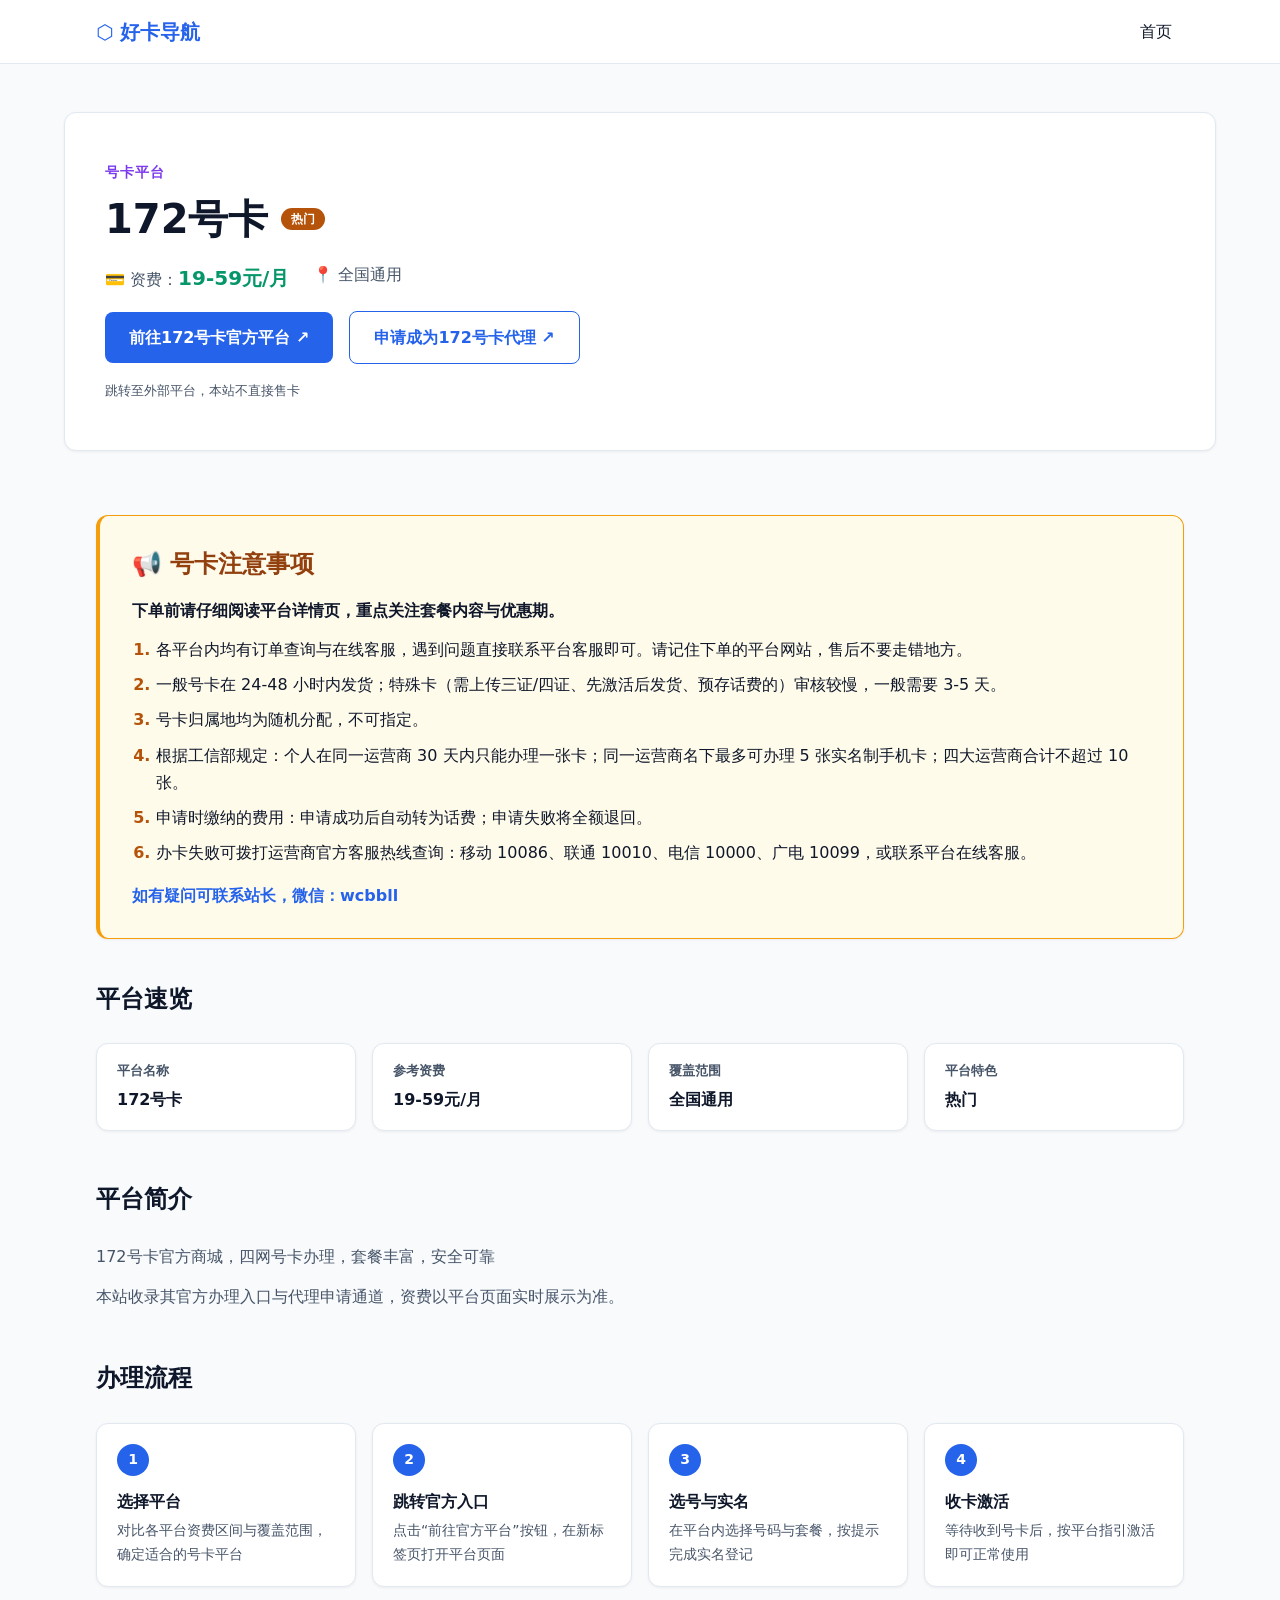
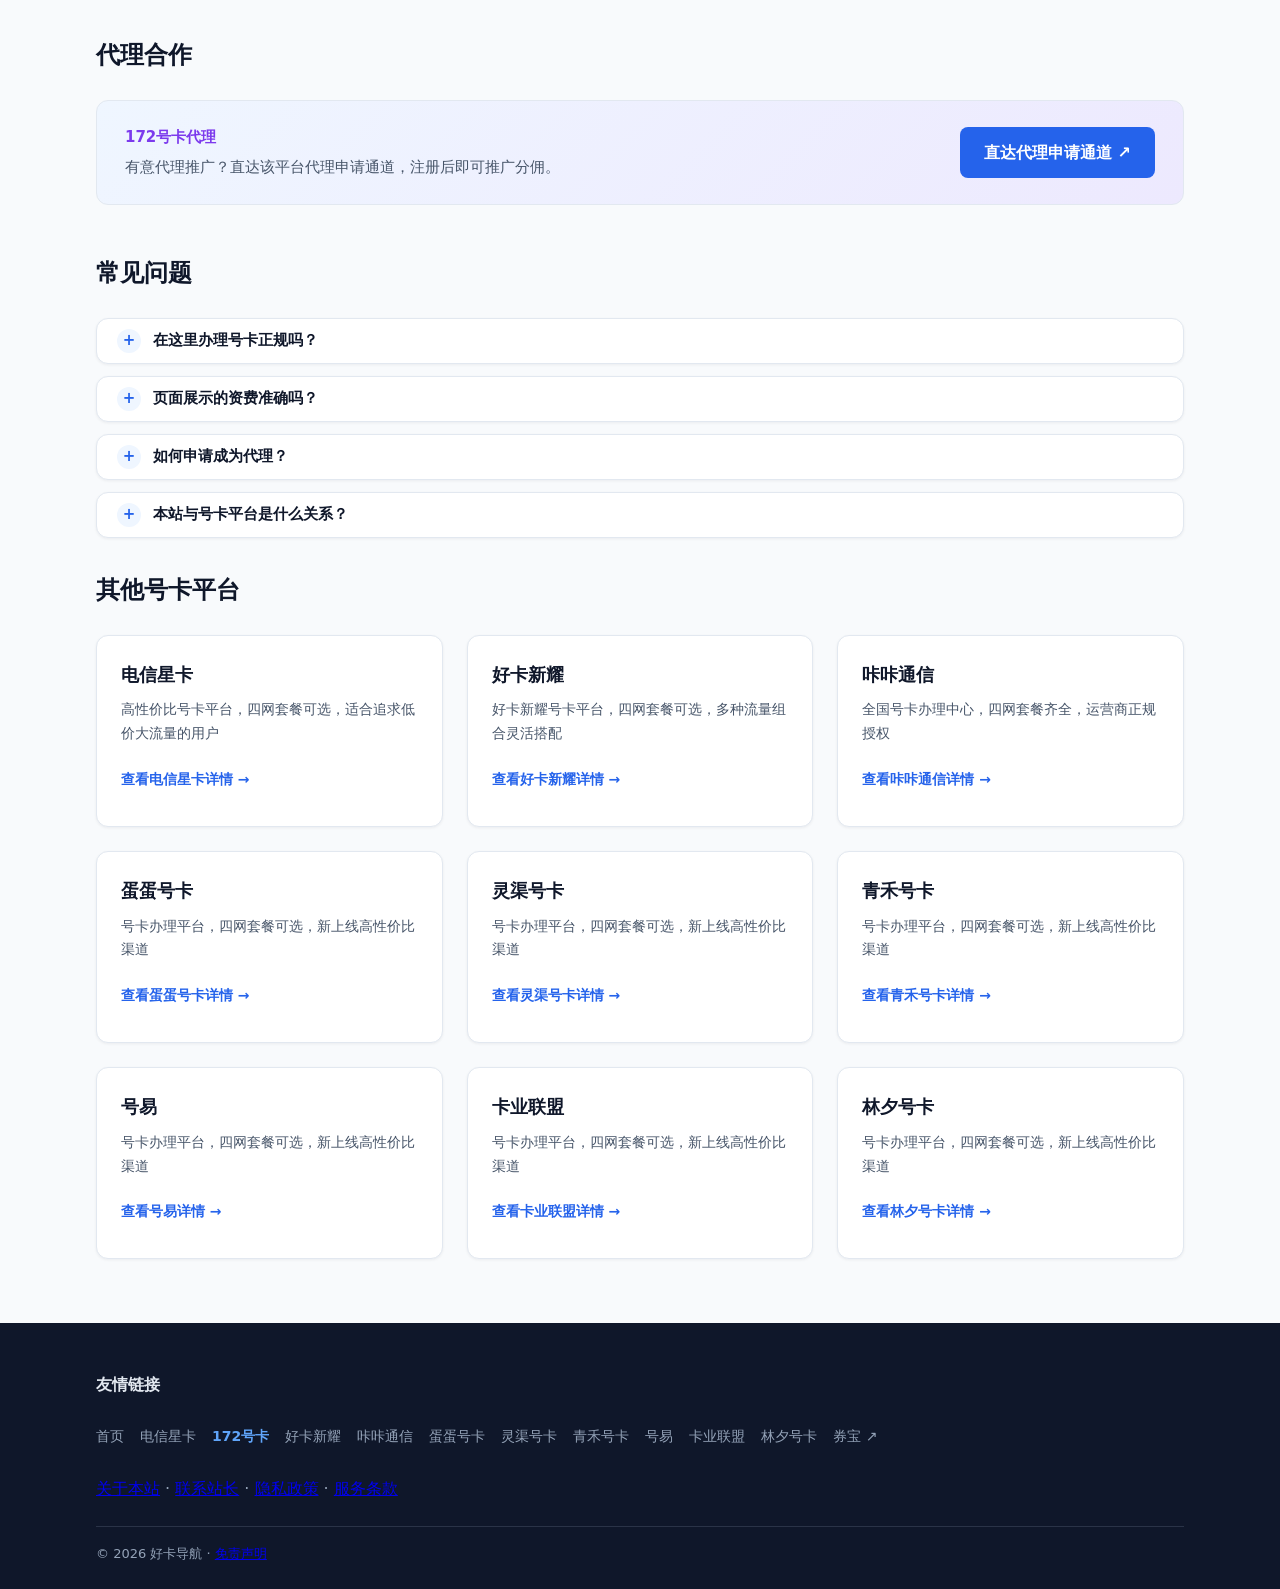
==== commit 1982ca20: "AI-SEO 审计修复：robots/meta/JSON-LD/内容深度/nofollow - 全部页面补 robots meta（GitHub Pages 不支持 X-Robots-Tag 头，用 " ====
--- a/card/172-haoka.html
+++ b/card/172-haoka.html
@@ -5,7 +5,11 @@
 <meta name="viewport" content="width=device-width, initial-scale=1">
 <title>172号卡流量卡怎么样？19-59元/月资费详情与办理入口 - 好卡导航</title>
 <meta name="description" content="172号卡流量卡资费 19-59元/月，172号卡官方商城，四网号卡办理，套餐丰富，安全可靠。提供官方办理入口与代理申请通道。">
+<meta name="keywords" content="172号卡流量卡,172号卡办理入口,19-59元/月流量卡,正规流量卡,流量卡资费,号卡代理申请,流量卡办理">
 <meta name="robots" content="index, follow">
+<meta name="author" content="好卡导航团队">
+<meta name="datePublished" content="2026-10-22">
+<meta name="dateModified" content="2026-10-22">
 <link rel="canonical" href="https://haoka17.github.io/card/172-haoka.html">
 <meta property="og:type" content="website">
 <meta property="og:site_name" content="好卡导航">
@@ -20,7 +24,7 @@
 <link rel="icon" href="../assets/img/favicon-16.png" type="image/png" sizes="16x16">
 <link rel="apple-touch-icon" href="../assets/img/apple-touch-icon.png">
 <link rel="stylesheet" href="../assets/css/style.css">
-<script type="application/ld+json">{"@context":"https://schema.org","@graph":[{"@type":"WebPage","@id":"https://haoka17.github.io/card/172-haoka.html#webpage","url":"https://haoka17.github.io/card/172-haoka.html","name":"172号卡流量卡怎么样？19-59元/月资费详情与办理入口","description":"172号卡流量卡资费 19-59元/月，172号卡官方商城，四网号卡办理，套餐丰富，安全可靠。提供官方办理入口与代理申请通道。","inLanguage":"zh-CN","isPartOf":{"@id":"https://haoka17.github.io/#website"},"about":{"@type":"Product","name":"172号卡流量卡","offers":{"@type":"AggregateOffer","priceCurrency":"CNY","lowPrice":19,"highPrice":59,"offerCount":1}}},{"@type":"ItemList","name":"172号卡外部入口","itemListElement":[{"@type":"ListItem","position":1,"name":"前往172号卡官方平台","url":"https://m.172.org.cn/ProductEn/Index/59bc0abc9a7d31f5"},{"@type":"ListItem","position":2,"name":"申请成为172号卡代理","url":"https://haoka.lot-ml.com/plugreg.html?agentid=1923771"}]}]}</script>
+<script type="application/ld+json">{"@context":"https://schema.org","@graph":[{"@type":"Organization","@id":"https://haoka17.github.io/#organization","name":"好卡导航","url":"https://haoka17.github.io/","logo":{"@type":"ImageObject","url":"https://haoka17.github.io/assets/img/og-default.png"},"sameAs":["https://github.com/haoka17"]},{"@type":"WebPage","@id":"https://haoka17.github.io/card/172-haoka.html#webpage","url":"https://haoka17.github.io/card/172-haoka.html","name":"172号卡流量卡怎么样？19-59元/月资费详情与办理入口","description":"172号卡流量卡资费 19-59元/月，172号卡官方商城，四网号卡办理，套餐丰富，安全可靠。提供官方办理入口与代理申请通道。","inLanguage":"zh-CN","isPartOf":{"@id":"https://haoka17.github.io/#website"},"author":{"@id":"https://haoka17.github.io/#organization"},"datePublished":"2026-10-22","dateModified":"2026-10-22","about":{"@type":"Product","name":"172号卡流量卡","offers":{"@type":"AggregateOffer","priceCurrency":"CNY","lowPrice":19,"highPrice":59,"offerCount":1}}},{"@type":"ItemList","@id":"https://haoka17.github.io/card/172-haoka.html#entrylist","name":"172号卡外部入口","itemListElement":[{"@type":"ListItem","position":1,"name":"前往172号卡官方平台","url":"https://m.172.org.cn/ProductEn/Index/59bc0abc9a7d31f5"},{"@type":"ListItem","position":2,"name":"申请成为172号卡代理","url":"https://haoka.lot-ml.com/plugreg.html?agentid=1923771"}]}]}</script>
 </head>
 <body>
 <a class="skip-link" href="#main">跳到主要内容</a>
@@ -43,8 +47,8 @@
       <li>📍 全国通用</li>
     </ul>
     <div class="cta-group">
-      <a class="btn btn-primary" href="https://m.172.org.cn/ProductEn/Index/59bc0abc9a7d31f5" target="_blank" rel="noopener noreferrer">前往172号卡官方平台 ↗</a>
-      <a class="btn btn-secondary" href="https://haoka.lot-ml.com/plugreg.html?agentid=1923771" target="_blank" rel="noopener noreferrer">申请成为172号卡代理 ↗</a>
+      <a class="btn btn-primary" href="https://m.172.org.cn/ProductEn/Index/59bc0abc9a7d31f5" target="_blank" rel="sponsored nofollow noopener noreferrer">前往172号卡官方平台 ↗</a>
+      <a class="btn btn-secondary" href="https://haoka.lot-ml.com/plugreg.html?agentid=1923771" target="_blank" rel="sponsored nofollow noopener noreferrer">申请成为172号卡代理 ↗</a>
     </div>
     <p class="note">跳转至外部平台，本站不直接售卡</p>
   </div>
@@ -136,7 +140,7 @@
           <p class="agent-card-name">172号卡代理</p>
           <p class="agent-card-desc">有意代理推广？直达该平台代理申请通道，注册后即可推广分佣。</p>
         </div>
-        <a class="btn btn-primary agent-card-cta" href="https://haoka.lot-ml.com/plugreg.html?agentid=1923771" target="_blank" rel="noopener noreferrer">直达代理申请通道 ↗</a>
+        <a class="btn btn-primary agent-card-cta" href="https://haoka.lot-ml.com/plugreg.html?agentid=1923771" target="_blank" rel="sponsored nofollow noopener noreferrer">直达代理申请通道 ↗</a>
       </div>
     </section>
     <section class="extra-block">
@@ -234,7 +238,13 @@
     <li><a href="https://jdjdndn.github.io/" target="_blank" rel="noopener noreferrer">券宝 ↗</a></li>
   </ul>
 </nav>
-    <p class="copyright">© <span data-year>2026</span> 好卡导航 · 免责声明</p>
+    <p class="footer-legal">
+      <a href="../index.html#about">关于本站</a> ·
+      <a href="../index.html#contact">联系站长</a> ·
+      <a href="../index.html#privacy">隐私政策</a> ·
+      <a href="../index.html#terms">服务条款</a>
+    </p>
+    <p class="copyright">© <span data-year>2026</span> 好卡导航 · <a href="../index.html#terms">免责声明</a></p>
   </div>
 </footer>
 <script src="../assets/js/main.js" defer></script>
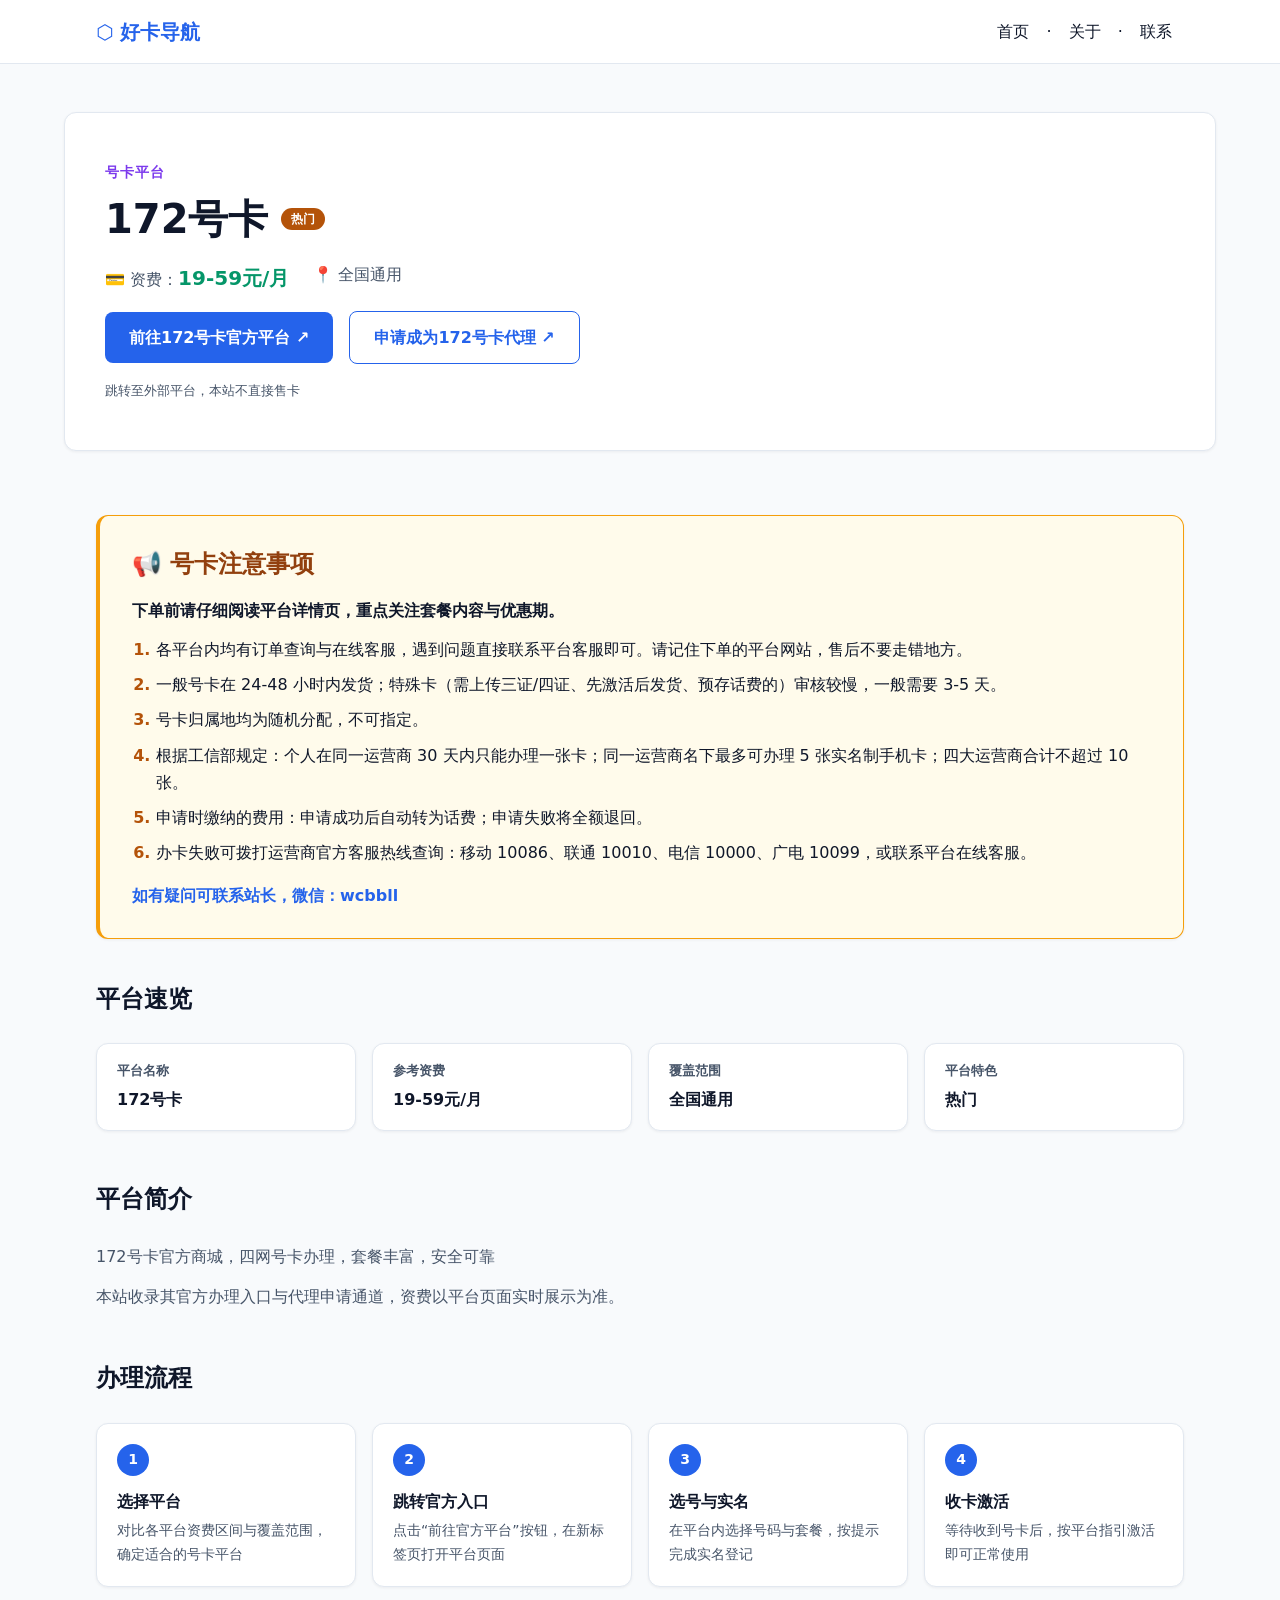
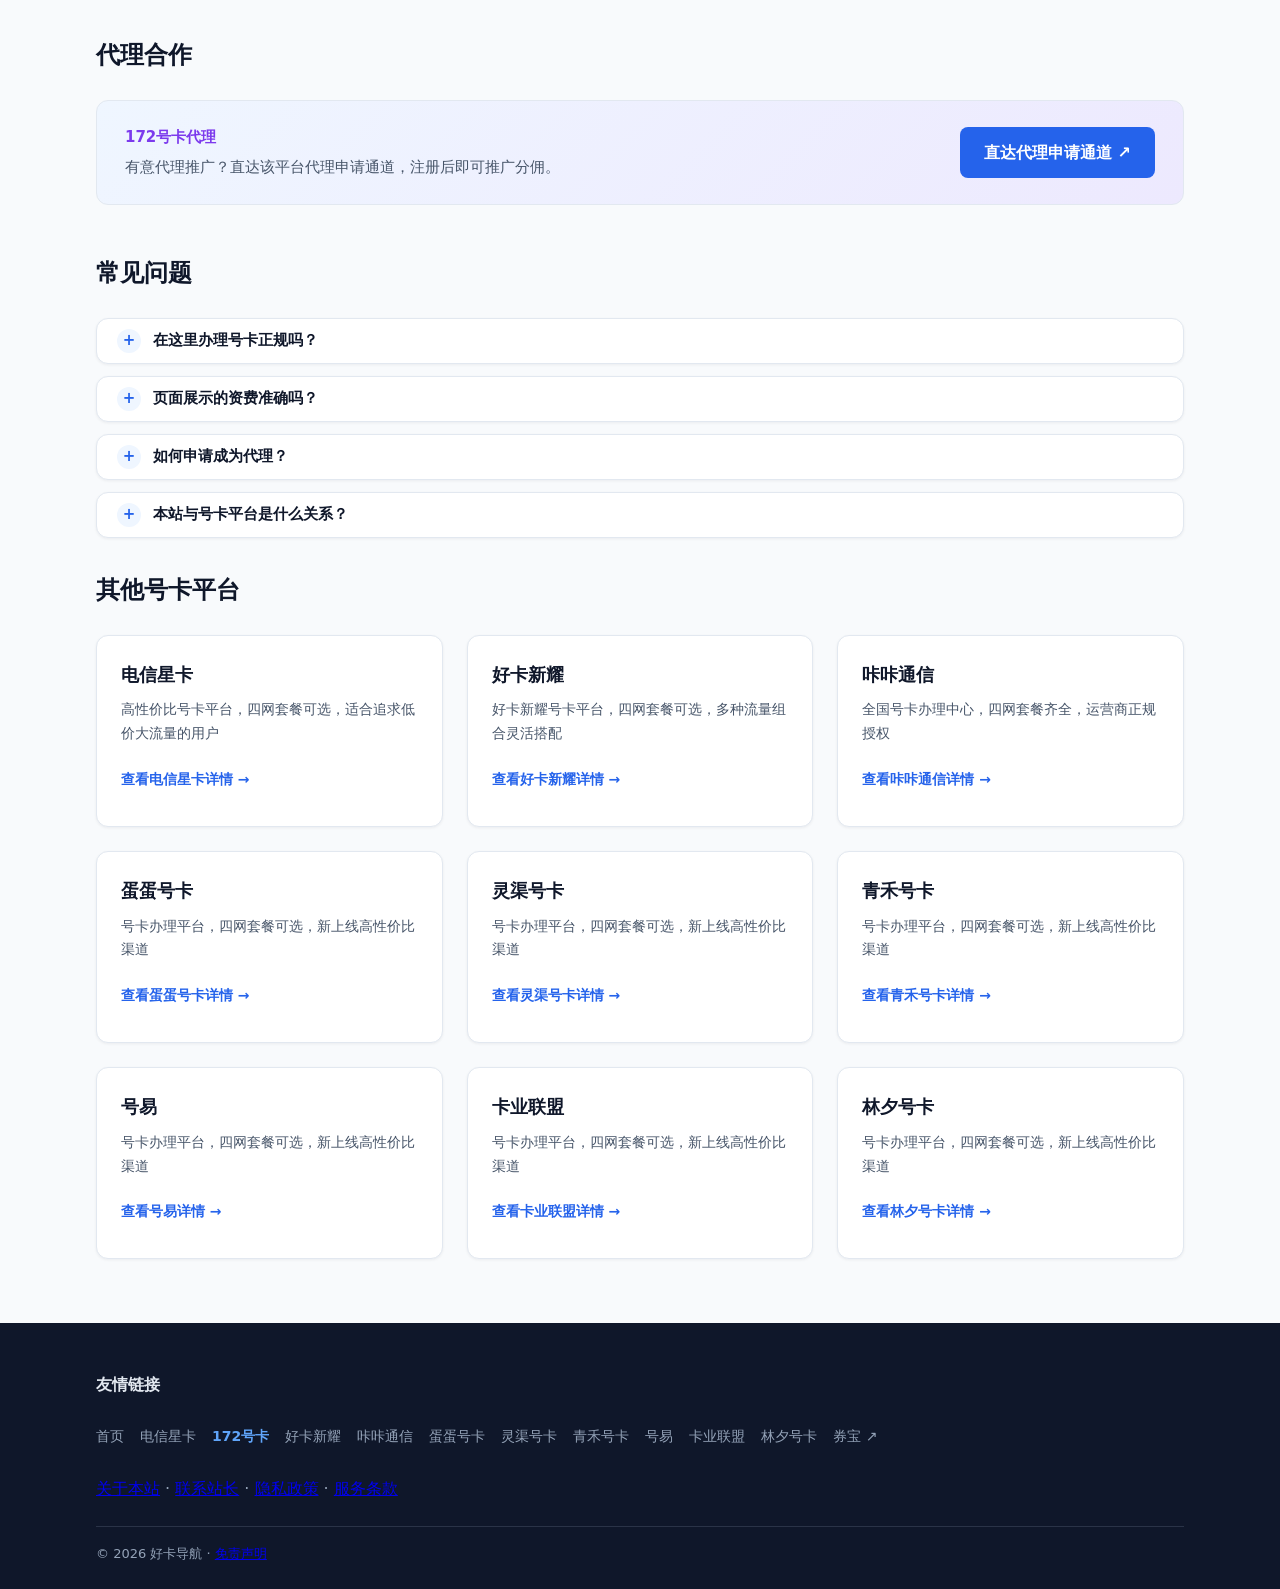
==== commit 970e4160: "AI-SEO 三批修复：kuandai 品牌统一/问句标题/内容扩充/FAQPage+HowTo，两站 About&Contact 入口" ====
--- a/card/172-haoka.html
+++ b/card/172-haoka.html
@@ -5,7 +5,7 @@
 <meta name="viewport" content="width=device-width, initial-scale=1">
 <title>172号卡流量卡怎么样？19-59元/月资费详情与办理入口 - 好卡导航</title>
 <meta name="description" content="172号卡流量卡资费 19-59元/月，172号卡官方商城，四网号卡办理，套餐丰富，安全可靠。提供官方办理入口与代理申请通道。">
-<meta name="keywords" content="172号卡流量卡,172号卡办理入口,19-59元/月流量卡,正规流量卡,流量卡资费,号卡代理申请,流量卡办理">
+<meta name="keywords" content="172号卡流量卡,172号卡办理入口,19-59元/月流量卡,172号卡怎么样,正规流量卡,流量卡资费,号卡代理申请,流量卡办理,手机卡办理,大流量卡推荐,低月租流量卡,全国流量卡,流量卡比价">
 <meta name="robots" content="index, follow">
 <meta name="author" content="好卡导航团队">
 <meta name="datePublished" content="2026-10-22">
@@ -24,14 +24,14 @@
 <link rel="icon" href="../assets/img/favicon-16.png" type="image/png" sizes="16x16">
 <link rel="apple-touch-icon" href="../assets/img/apple-touch-icon.png">
 <link rel="stylesheet" href="../assets/css/style.css">
-<script type="application/ld+json">{"@context":"https://schema.org","@graph":[{"@type":"Organization","@id":"https://haoka17.github.io/#organization","name":"好卡导航","url":"https://haoka17.github.io/","logo":{"@type":"ImageObject","url":"https://haoka17.github.io/assets/img/og-default.png"},"sameAs":["https://github.com/haoka17"]},{"@type":"WebPage","@id":"https://haoka17.github.io/card/172-haoka.html#webpage","url":"https://haoka17.github.io/card/172-haoka.html","name":"172号卡流量卡怎么样？19-59元/月资费详情与办理入口","description":"172号卡流量卡资费 19-59元/月，172号卡官方商城，四网号卡办理，套餐丰富，安全可靠。提供官方办理入口与代理申请通道。","inLanguage":"zh-CN","isPartOf":{"@id":"https://haoka17.github.io/#website"},"author":{"@id":"https://haoka17.github.io/#organization"},"datePublished":"2026-10-22","dateModified":"2026-10-22","about":{"@type":"Product","name":"172号卡流量卡","offers":{"@type":"AggregateOffer","priceCurrency":"CNY","lowPrice":19,"highPrice":59,"offerCount":1}}},{"@type":"ItemList","@id":"https://haoka17.github.io/card/172-haoka.html#entrylist","name":"172号卡外部入口","itemListElement":[{"@type":"ListItem","position":1,"name":"前往172号卡官方平台","url":"https://m.172.org.cn/ProductEn/Index/59bc0abc9a7d31f5"},{"@type":"ListItem","position":2,"name":"申请成为172号卡代理","url":"https://haoka.lot-ml.com/plugreg.html?agentid=1923771"}]}]}</script>
+<script type="application/ld+json">{"@context":"https://schema.org","@graph":[{"@type":"Organization","@id":"https://haoka17.github.io/#organization","name":"好卡导航","alternateName":"好卡导航站","url":"https://haoka17.github.io/","logo":{"@type":"ImageObject","url":"https://haoka17.github.io/assets/img/og-default.png"},"sameAs":["https://github.com/haoka17"],"contactPoint":{"@type":"ContactPoint","contactType":"customer support","name":"站长微信：wcbbll"}},{"@type":"WebPage","@id":"https://haoka17.github.io/card/172-haoka.html#webpage","url":"https://haoka17.github.io/card/172-haoka.html","name":"172号卡流量卡怎么样？19-59元/月资费详情与办理入口","description":"172号卡流量卡资费 19-59元/月，172号卡官方商城，四网号卡办理，套餐丰富，安全可靠。提供官方办理入口与代理申请通道。","inLanguage":"zh-CN","isPartOf":{"@id":"https://haoka17.github.io/#website"},"author":{"@id":"https://haoka17.github.io/#organization"},"datePublished":"2026-10-22","dateModified":"2026-10-22","about":{"@type":"Product","name":"172号卡流量卡","offers":{"@type":"AggregateOffer","priceCurrency":"CNY","lowPrice":19,"highPrice":59,"offerCount":1}}},{"@type":"ItemList","@id":"https://haoka17.github.io/card/172-haoka.html#entrylist","name":"172号卡外部入口","itemListElement":[{"@type":"ListItem","position":1,"name":"前往172号卡官方平台","url":"https://m.172.org.cn/ProductEn/Index/59bc0abc9a7d31f5"},{"@type":"ListItem","position":2,"name":"申请成为172号卡代理","url":"https://haoka.lot-ml.com/plugreg.html?agentid=1923771"}]}]}</script>
 </head>
 <body>
-<a class="skip-link" href="#main">跳到主要内容</a>
+<a class="skip-link" href="#main" title="跳到主要内容">跳到主要内容</a>
 <header class="site-header">
   <div class="container header-inner">
-    <a class="logo" href="../index.html">⬡ 好卡导航</a>
-    <nav aria-label="主导航"><a href="../index.html">首页</a></nav>
+    <a class="logo" href="../index.html" title="返回首页">⬡ 好卡导航</a>
+    <nav aria-label="主导航"><a href="../index.html" title="返回首页">首页</a> · <a href="../index.html#about" title="关于本站">关于</a> · <a href="../index.html#contact" title="联系站长">联系</a></nav>
   </div>
 </header>
 <main id="main">
@@ -47,8 +47,8 @@
       <li>📍 全国通用</li>
     </ul>
     <div class="cta-group">
-      <a class="btn btn-primary" href="https://m.172.org.cn/ProductEn/Index/59bc0abc9a7d31f5" target="_blank" rel="sponsored nofollow noopener noreferrer">前往172号卡官方平台 ↗</a>
-      <a class="btn btn-secondary" href="https://haoka.lot-ml.com/plugreg.html?agentid=1923771" target="_blank" rel="sponsored nofollow noopener noreferrer">申请成为172号卡代理 ↗</a>
+      <a class="btn btn-primary" href="https://m.172.org.cn/ProductEn/Index/59bc0abc9a7d31f5" target="_blank" rel="sponsored nofollow noopener noreferrer" title="前往172号卡官方平台">前往172号卡官方平台 ↗</a>
+      <a class="btn btn-secondary" href="https://haoka.lot-ml.com/plugreg.html?agentid=1923771" target="_blank" rel="sponsored nofollow noopener noreferrer" title="申请成为172号卡代理">申请成为172号卡代理 ↗</a>
     </div>
     <p class="note">跳转至外部平台，本站不直接售卡</p>
   </div>
@@ -140,7 +140,7 @@
           <p class="agent-card-name">172号卡代理</p>
           <p class="agent-card-desc">有意代理推广？直达该平台代理申请通道，注册后即可推广分佣。</p>
         </div>
-        <a class="btn btn-primary agent-card-cta" href="https://haoka.lot-ml.com/plugreg.html?agentid=1923771" target="_blank" rel="sponsored nofollow noopener noreferrer">直达代理申请通道 ↗</a>
+        <a class="btn btn-primary agent-card-cta" href="https://haoka.lot-ml.com/plugreg.html?agentid=1923771" target="_blank" rel="sponsored nofollow noopener noreferrer" title="直达代理申请通道">直达代理申请通道 ↗</a>
       </div>
     </section>
     <section class="extra-block">
@@ -173,47 +173,47 @@
       <li class="related-card">
         <h3>电信星卡</h3>
         <p class="related-desc">高性价比号卡平台，四网套餐可选，适合追求低价大流量的用户</p>
-        <a class="related-link" href="dianxin-xingka.html">查看电信星卡详情 →</a>
+        <a class="related-link" href="dianxin-xingka.html" title="查看电信星卡详情">查看电信星卡详情 →</a>
       </li>
       <li class="related-card">
         <h3>好卡新耀</h3>
         <p class="related-desc">好卡新耀号卡平台，四网套餐可选，多种流量组合灵活搭配</p>
-        <a class="related-link" href="haoka-xinyao.html">查看好卡新耀详情 →</a>
+        <a class="related-link" href="haoka-xinyao.html" title="查看好卡新耀详情">查看好卡新耀详情 →</a>
       </li>
       <li class="related-card">
         <h3>咔咔通信</h3>
         <p class="related-desc">全国号卡办理中心，四网套餐齐全，运营商正规授权</p>
-        <a class="related-link" href="kaka-tongxin.html">查看咔咔通信详情 →</a>
+        <a class="related-link" href="kaka-tongxin.html" title="查看咔咔通信详情">查看咔咔通信详情 →</a>
       </li>
       <li class="related-card">
         <h3>蛋蛋号卡</h3>
         <p class="related-desc">号卡办理平台，四网套餐可选，新上线高性价比渠道</p>
-        <a class="related-link" href="dandan-haoka.html">查看蛋蛋号卡详情 →</a>
+        <a class="related-link" href="dandan-haoka.html" title="查看蛋蛋号卡详情">查看蛋蛋号卡详情 →</a>
       </li>
       <li class="related-card">
         <h3>灵渠号卡</h3>
         <p class="related-desc">号卡办理平台，四网套餐可选，新上线高性价比渠道</p>
-        <a class="related-link" href="lingqu-haoka.html">查看灵渠号卡详情 →</a>
+        <a class="related-link" href="lingqu-haoka.html" title="查看灵渠号卡详情">查看灵渠号卡详情 →</a>
       </li>
       <li class="related-card">
         <h3>青禾号卡</h3>
         <p class="related-desc">号卡办理平台，四网套餐可选，新上线高性价比渠道</p>
-        <a class="related-link" href="qinghe-haoka.html">查看青禾号卡详情 →</a>
+        <a class="related-link" href="qinghe-haoka.html" title="查看青禾号卡详情">查看青禾号卡详情 →</a>
       </li>
       <li class="related-card">
         <h3>号易</h3>
         <p class="related-desc">号卡办理平台，四网套餐可选，新上线高性价比渠道</p>
-        <a class="related-link" href="haoyi.html">查看号易详情 →</a>
+        <a class="related-link" href="haoyi.html" title="查看号易详情">查看号易详情 →</a>
       </li>
       <li class="related-card">
         <h3>卡业联盟</h3>
         <p class="related-desc">号卡办理平台，四网套餐可选，新上线高性价比渠道</p>
-        <a class="related-link" href="kaye-lianmeng.html">查看卡业联盟详情 →</a>
+        <a class="related-link" href="kaye-lianmeng.html" title="查看卡业联盟详情">查看卡业联盟详情 →</a>
       </li>
       <li class="related-card">
         <h3>林夕号卡</h3>
         <p class="related-desc">号卡办理平台，四网套餐可选，新上线高性价比渠道</p>
-        <a class="related-link" href="linxi-haoka.html">查看林夕号卡详情 →</a>
+        <a class="related-link" href="linxi-haoka.html" title="查看林夕号卡详情">查看林夕号卡详情 →</a>
       </li>
     </ul>
   </div>
@@ -224,27 +224,27 @@
 <nav class="friend-links" aria-label="友情链接">
   <h2 class="footer-title">友情链接</h2>
   <ul>
-    <li><a href="../index.html">首页</a></li>
-    <li><a href="dianxin-xingka.html">电信星卡</a></li>
+    <li><a href="../index.html" title="返回首页">首页</a></li>
+    <li><a href="dianxin-xingka.html" title="电信星卡">电信星卡</a></li>
     <li><span aria-current="page" class="current">172号卡</span></li>
-    <li><a href="haoka-xinyao.html">好卡新耀</a></li>
-    <li><a href="kaka-tongxin.html">咔咔通信</a></li>
-    <li><a href="dandan-haoka.html">蛋蛋号卡</a></li>
-    <li><a href="lingqu-haoka.html">灵渠号卡</a></li>
-    <li><a href="qinghe-haoka.html">青禾号卡</a></li>
-    <li><a href="haoyi.html">号易</a></li>
-    <li><a href="kaye-lianmeng.html">卡业联盟</a></li>
-    <li><a href="linxi-haoka.html">林夕号卡</a></li>
-    <li><a href="https://jdjdndn.github.io/" target="_blank" rel="noopener noreferrer">券宝 ↗</a></li>
+    <li><a href="haoka-xinyao.html" title="好卡新耀">好卡新耀</a></li>
+    <li><a href="kaka-tongxin.html" title="咔咔通信">咔咔通信</a></li>
+    <li><a href="dandan-haoka.html" title="蛋蛋号卡">蛋蛋号卡</a></li>
+    <li><a href="lingqu-haoka.html" title="灵渠号卡">灵渠号卡</a></li>
+    <li><a href="qinghe-haoka.html" title="青禾号卡">青禾号卡</a></li>
+    <li><a href="haoyi.html" title="号易">号易</a></li>
+    <li><a href="kaye-lianmeng.html" title="卡业联盟">卡业联盟</a></li>
+    <li><a href="linxi-haoka.html" title="林夕号卡">林夕号卡</a></li>
+    <li><a href="https://jdjdndn.github.io/" target="_blank" rel="noopener noreferrer" title="券宝">券宝 ↗</a></li>
   </ul>
 </nav>
     <p class="footer-legal">
-      <a href="../index.html#about">关于本站</a> ·
-      <a href="../index.html#contact">联系站长</a> ·
-      <a href="../index.html#privacy">隐私政策</a> ·
-      <a href="../index.html#terms">服务条款</a>
+      <a href="../index.html#about" title="关于本站">关于本站</a> ·
+      <a href="../index.html#contact" title="联系站长">联系站长</a> ·
+      <a href="../index.html#privacy" title="隐私政策">隐私政策</a> ·
+      <a href="../index.html#terms" title="服务条款">服务条款</a>
     </p>
-    <p class="copyright">© <span data-year>2026</span> 好卡导航 · <a href="../index.html#terms">免责声明</a></p>
+    <p class="copyright">© <span data-year>2026</span> 好卡导航 · <a href="../index.html#terms" title="免责声明">免责声明</a></p>
   </div>
 </footer>
 <script src="../assets/js/main.js" defer></script>
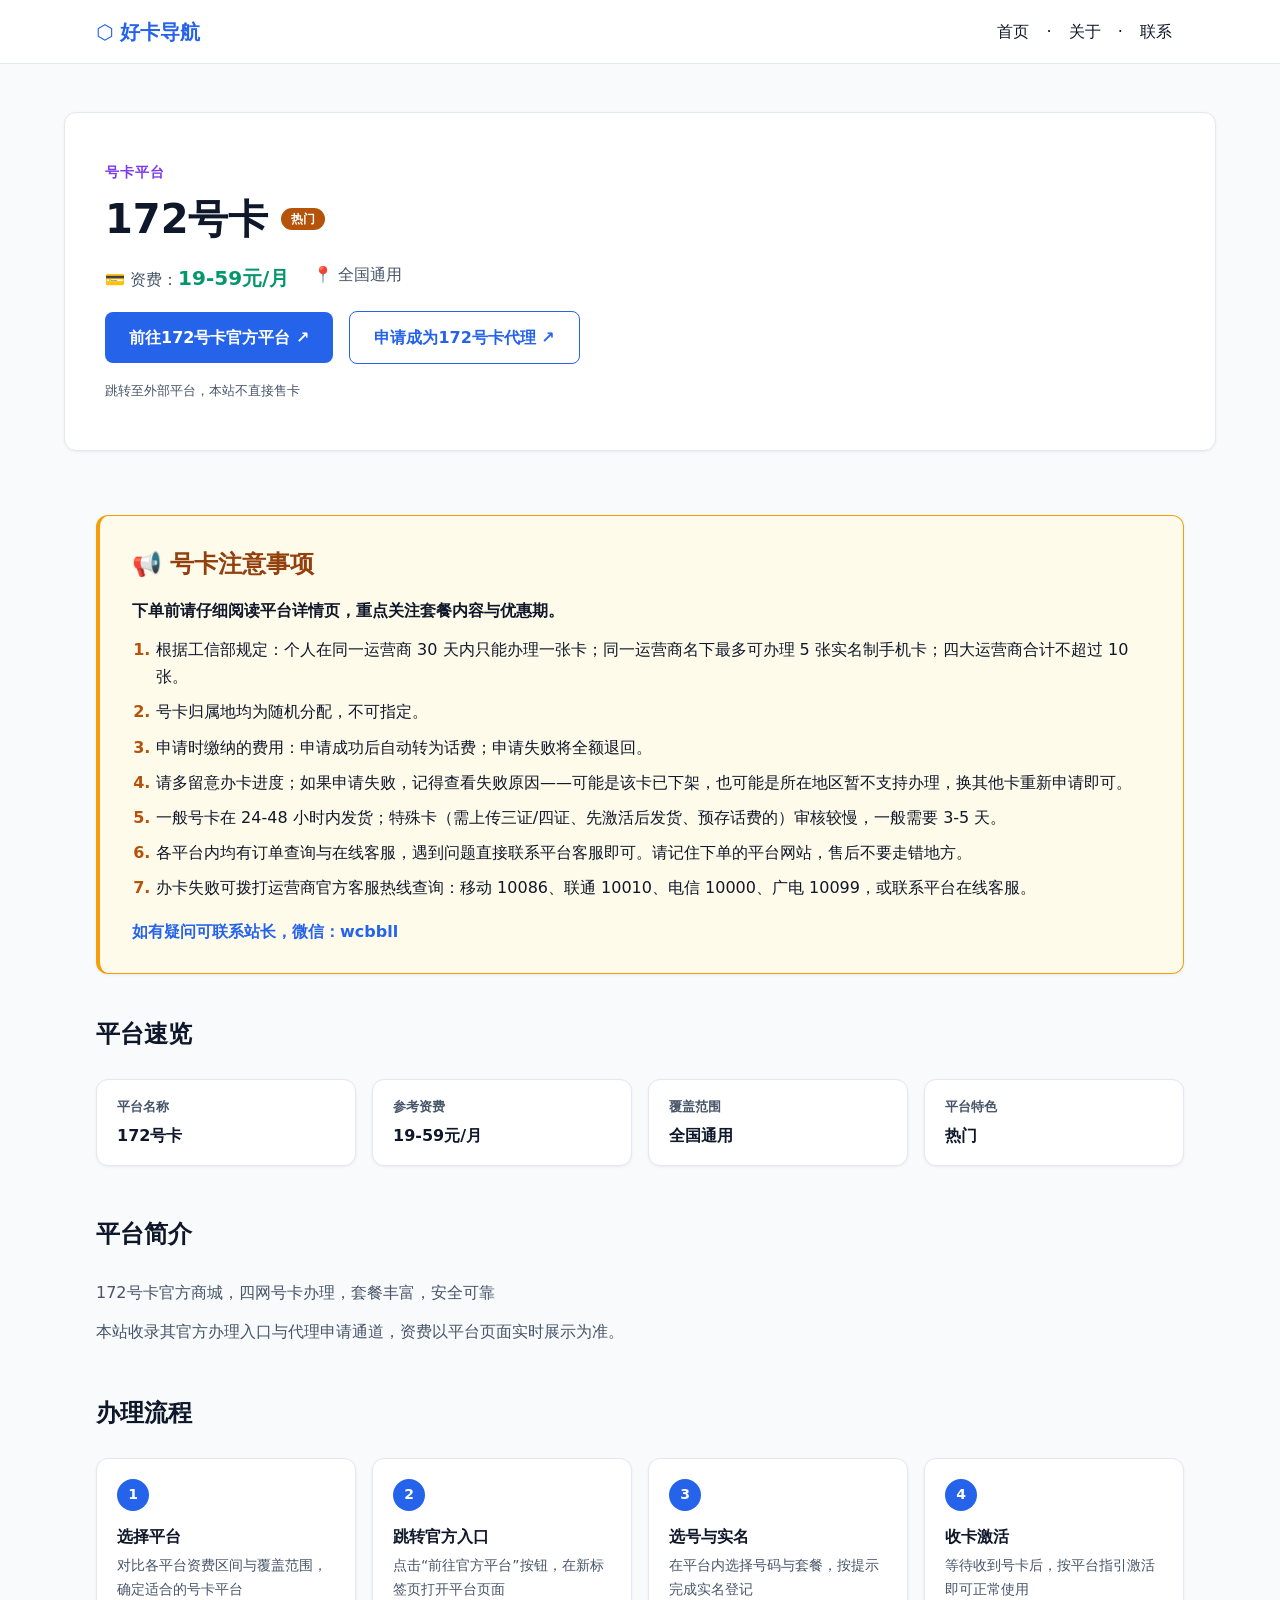
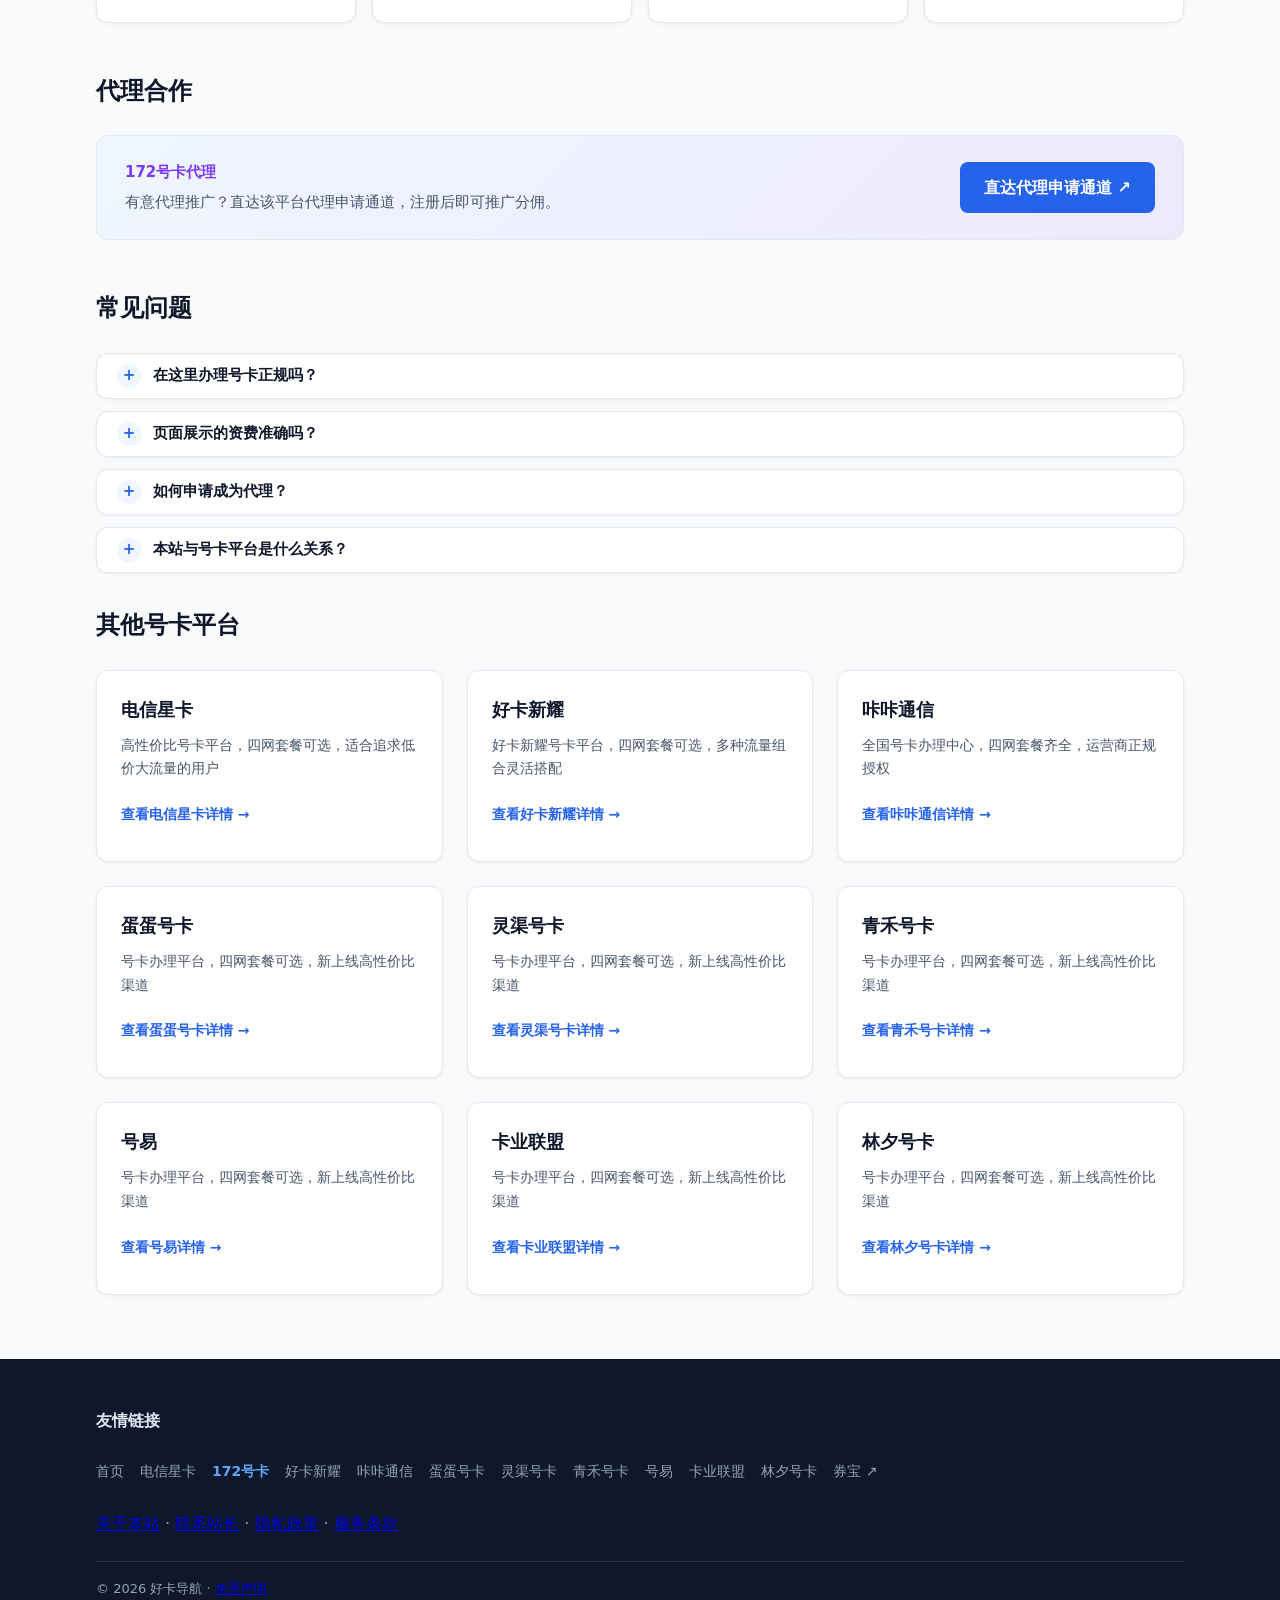
==== commit 75875086: "feat(haoka): 办卡须知新增"办卡进度/失败"条 + 按用户旅程重排 scripts/build.js NOTICE_ITEMS 新增一条"多留意办卡进度、失败查原因（卡下架/地区不支持/换" ====
--- a/card/172-haoka.html
+++ b/card/172-haoka.html
@@ -9,7 +9,7 @@
 <meta name="robots" content="index, follow">
 <meta name="author" content="好卡导航团队">
 <meta name="datePublished" content="2026-10-22">
-<meta name="dateModified" content="2026-10-22">
+<meta name="dateModified" content="2026-10-27">
 <link rel="canonical" href="https://haoka17.github.io/card/172-haoka.html">
 <meta property="og:type" content="website">
 <meta property="og:site_name" content="好卡导航">
@@ -24,7 +24,7 @@
 <link rel="icon" href="../assets/img/favicon-16.png" type="image/png" sizes="16x16">
 <link rel="apple-touch-icon" href="../assets/img/apple-touch-icon.png">
 <link rel="stylesheet" href="../assets/css/style.css">
-<script type="application/ld+json">{"@context":"https://schema.org","@graph":[{"@type":"Organization","@id":"https://haoka17.github.io/#organization","name":"好卡导航","alternateName":"好卡导航站","url":"https://haoka17.github.io/","logo":{"@type":"ImageObject","url":"https://haoka17.github.io/assets/img/og-default.png"},"sameAs":["https://github.com/haoka17"],"contactPoint":{"@type":"ContactPoint","contactType":"customer support","name":"站长微信：wcbbll"}},{"@type":"WebPage","@id":"https://haoka17.github.io/card/172-haoka.html#webpage","url":"https://haoka17.github.io/card/172-haoka.html","name":"172号卡流量卡怎么样？19-59元/月资费详情与办理入口","description":"172号卡流量卡资费 19-59元/月，172号卡官方商城，四网号卡办理，套餐丰富，安全可靠。提供官方办理入口与代理申请通道。","inLanguage":"zh-CN","isPartOf":{"@id":"https://haoka17.github.io/#website"},"author":{"@id":"https://haoka17.github.io/#organization"},"datePublished":"2026-10-22","dateModified":"2026-10-22","about":{"@type":"Product","name":"172号卡流量卡","offers":{"@type":"AggregateOffer","priceCurrency":"CNY","lowPrice":19,"highPrice":59,"offerCount":1}}},{"@type":"ItemList","@id":"https://haoka17.github.io/card/172-haoka.html#entrylist","name":"172号卡外部入口","itemListElement":[{"@type":"ListItem","position":1,"name":"前往172号卡官方平台","url":"https://m.172.org.cn/ProductEn/Index/59bc0abc9a7d31f5"},{"@type":"ListItem","position":2,"name":"申请成为172号卡代理","url":"https://haoka.lot-ml.com/plugreg.html?agentid=1923771"}]}]}</script>
+<script type="application/ld+json">{"@context":"https://schema.org","@graph":[{"@type":"Organization","@id":"https://haoka17.github.io/#organization","name":"好卡导航","alternateName":"好卡导航站","url":"https://haoka17.github.io/","logo":{"@type":"ImageObject","url":"https://haoka17.github.io/assets/img/og-default.png"},"sameAs":["https://github.com/haoka17"],"contactPoint":{"@type":"ContactPoint","contactType":"customer support","name":"站长微信：wcbbll"}},{"@type":"WebPage","@id":"https://haoka17.github.io/card/172-haoka.html#webpage","url":"https://haoka17.github.io/card/172-haoka.html","name":"172号卡流量卡怎么样？19-59元/月资费详情与办理入口","description":"172号卡流量卡资费 19-59元/月，172号卡官方商城，四网号卡办理，套餐丰富，安全可靠。提供官方办理入口与代理申请通道。","inLanguage":"zh-CN","isPartOf":{"@id":"https://haoka17.github.io/#website"},"author":{"@id":"https://haoka17.github.io/#organization"},"datePublished":"2026-10-22","dateModified":"2026-10-27","about":{"@type":"Product","name":"172号卡流量卡","offers":{"@type":"AggregateOffer","priceCurrency":"CNY","lowPrice":19,"highPrice":59,"offerCount":1}}},{"@type":"ItemList","@id":"https://haoka17.github.io/card/172-haoka.html#entrylist","name":"172号卡外部入口","itemListElement":[{"@type":"ListItem","position":1,"name":"前往172号卡官方平台","url":"https://m.172.org.cn/ProductEn/Index/59bc0abc9a7d31f5"},{"@type":"ListItem","position":2,"name":"申请成为172号卡代理","url":"https://haoka.lot-ml.com/plugreg.html?agentid=1923771"}]}]}</script>
 </head>
 <body>
 <a class="skip-link" href="#main" title="跳到主要内容">跳到主要内容</a>
@@ -59,11 +59,12 @@
       <h2 id="notice-title">📢 号卡注意事项</h2>
       <p class="notice-lead">下单前请仔细阅读平台详情页，重点关注套餐内容与优惠期。</p>
       <ol class="notice-list">
+      <li>根据工信部规定：个人在同一运营商 30 天内只能办理一张卡；同一运营商名下最多可办理 5 张实名制手机卡；四大运营商合计不超过 10 张。</li>
+      <li>号卡归属地均为随机分配，不可指定。</li>
+      <li>申请时缴纳的费用：申请成功后自动转为话费；申请失败将全额退回。</li>
+      <li>请多留意办卡进度；如果申请失败，记得查看失败原因——可能是该卡已下架，也可能是所在地区暂不支持办理，换其他卡重新申请即可。</li>
+      <li>一般号卡在 24-48 小时内发货；特殊卡（需上传三证/四证、先激活后发货、预存话费的）审核较慢，一般需要 3-5 天。</li>
       <li>各平台内均有订单查询与在线客服，遇到问题直接联系平台客服即可。请记住下单的平台网站，售后不要走错地方。</li>
-      <li>一般号卡在 24-48 小时内发货；特殊卡（需上传三证/四证、先激活后发货、预存话费的）审核较慢，一般需要 3-5 天。</li>
-      <li>号卡归属地均为随机分配，不可指定。</li>
-      <li>根据工信部规定：个人在同一运营商 30 天内只能办理一张卡；同一运营商名下最多可办理 5 张实名制手机卡；四大运营商合计不超过 10 张。</li>
-      <li>申请时缴纳的费用：申请成功后自动转为话费；申请失败将全额退回。</li>
       <li>办卡失败可拨打运营商官方客服热线查询：移动 10086、联通 10010、电信 10000、广电 10099，或联系平台在线客服。</li>
       </ol>
       <p class="notice-contact">如有疑问可联系站长，微信：wcbbll</p>
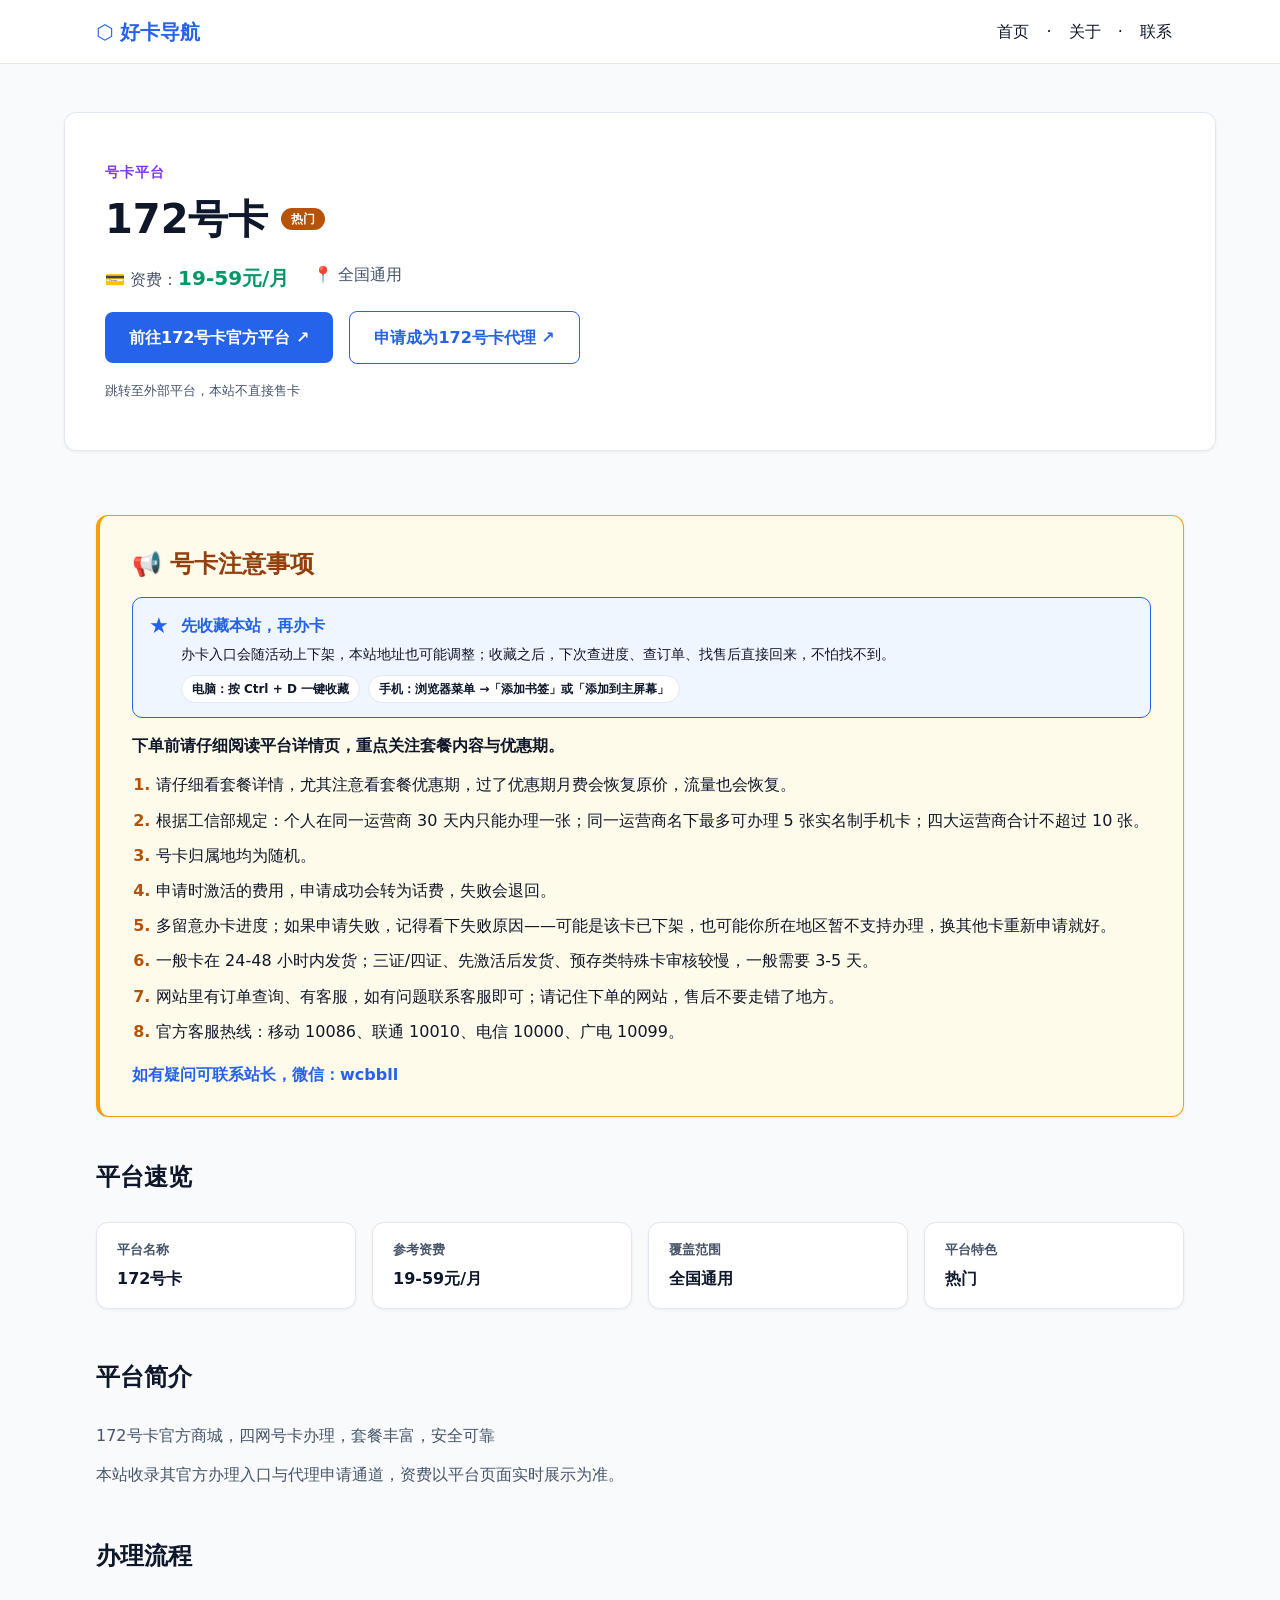
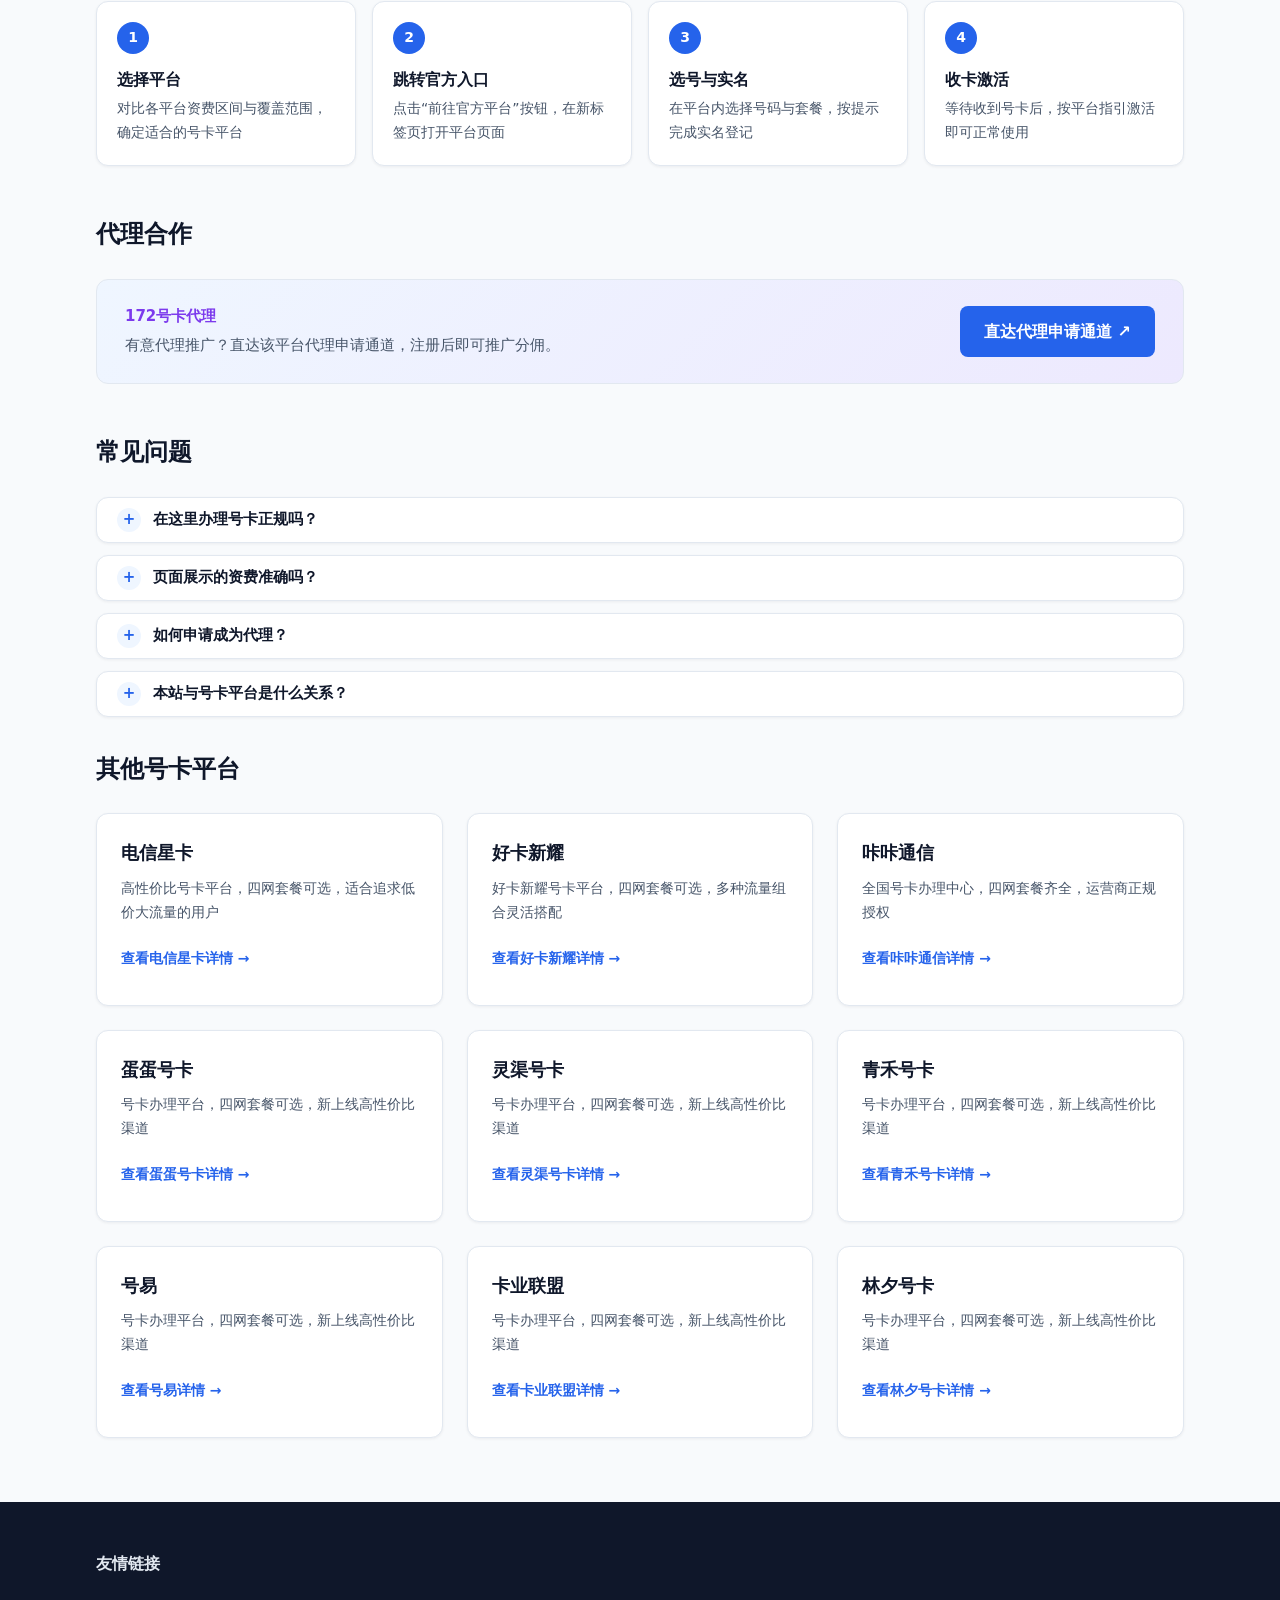
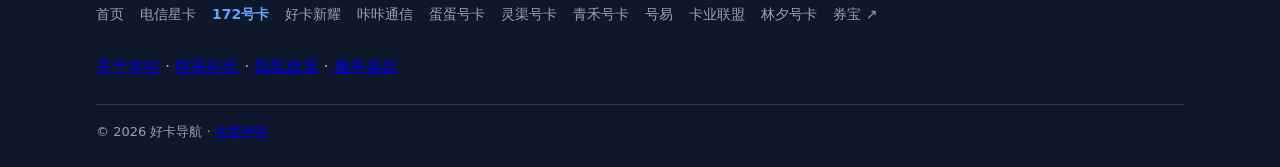
==== commit e27b6202: "办卡须知补充" ====
--- a/card/172-haoka.html
+++ b/card/172-haoka.html
@@ -57,15 +57,27 @@
   <div class="container">
     <div class="notice-card">
       <h2 id="notice-title">📢 号卡注意事项</h2>
+      <aside class="notice-bookmark" aria-label="收藏本站提醒">
+        <span class="bookmark-star" aria-hidden="true">★</span>
+        <div class="bookmark-body">
+          <p class="bookmark-title">先收藏本站，再办卡</p>
+          <p class="bookmark-text">办卡入口会随活动上下架，本站地址也可能调整；收藏之后，下次查进度、查订单、找售后直接回来，不怕找不到。</p>
+          <p class="bookmark-how">
+            <span class="bookmark-how-item">电脑：按 Ctrl + D 一键收藏</span>
+            <span class="bookmark-how-item">手机：浏览器菜单 →「添加书签」或「添加到主屏幕」</span>
+          </p>
+        </div>
+      </aside>
       <p class="notice-lead">下单前请仔细阅读平台详情页，重点关注套餐内容与优惠期。</p>
       <ol class="notice-list">
-      <li>根据工信部规定：个人在同一运营商 30 天内只能办理一张卡；同一运营商名下最多可办理 5 张实名制手机卡；四大运营商合计不超过 10 张。</li>
-      <li>号卡归属地均为随机分配，不可指定。</li>
-      <li>申请时缴纳的费用：申请成功后自动转为话费；申请失败将全额退回。</li>
-      <li>请多留意办卡进度；如果申请失败，记得查看失败原因——可能是该卡已下架，也可能是所在地区暂不支持办理，换其他卡重新申请即可。</li>
-      <li>一般号卡在 24-48 小时内发货；特殊卡（需上传三证/四证、先激活后发货、预存话费的）审核较慢，一般需要 3-5 天。</li>
-      <li>各平台内均有订单查询与在线客服，遇到问题直接联系平台客服即可。请记住下单的平台网站，售后不要走错地方。</li>
-      <li>办卡失败可拨打运营商官方客服热线查询：移动 10086、联通 10010、电信 10000、广电 10099，或联系平台在线客服。</li>
+      <li>请仔细看套餐详情，尤其注意看套餐优惠期，过了优惠期月费会恢复原价，流量也会恢复。</li>
+      <li>根据工信部规定：个人在同一运营商 30 天内只能办理一张；同一运营商名下最多可办理 5 张实名制手机卡；四大运营商合计不超过 10 张。</li>
+      <li>号卡归属地均为随机。</li>
+      <li>申请时激活的费用，申请成功会转为话费，失败会退回。</li>
+      <li>多留意办卡进度；如果申请失败，记得看下失败原因——可能是该卡已下架，也可能你所在地区暂不支持办理，换其他卡重新申请就好。</li>
+      <li>一般卡在 24-48 小时内发货；三证/四证、先激活后发货、预存类特殊卡审核较慢，一般需要 3-5 天。</li>
+      <li>网站里有订单查询、有客服，如有问题联系客服即可；请记住下单的网站，售后不要走错了地方。</li>
+      <li>官方客服热线：移动 10086、联通 10010、电信 10000、广电 10099。</li>
       </ol>
       <p class="notice-contact">如有疑问可联系站长，微信：wcbbll</p>
     </div>
--- a/assets/css/style.css
+++ b/assets/css/style.css
@@ -191,6 +191,59 @@
   color: var(--color-primary);
 }
 
+
+/* ---------- 收藏提醒高亮条（notice-card 首个内容块；蓝色主调在琥珀警示卡内形成对比凸显） ---------- */
+.notice-bookmark {
+  display: flex;
+  align-items: flex-start;
+  gap: 12px;
+  margin: 0 0 14px;
+  padding: 14px 16px;
+  background: var(--color-primary-light);
+  border: 1px solid var(--color-primary);
+  border-radius: 10px;
+}
+.notice-bookmark .bookmark-star {
+  font-size: 22px;
+  line-height: 1.3;
+  color: var(--color-primary);
+  animation: bookmark-pulse 2s ease-in-out infinite;
+}
+@keyframes bookmark-pulse {
+  0%, 100% { transform: scale(1); opacity: 1; }
+  50% { transform: scale(1.15); opacity: 0.75; }
+}
+.notice-bookmark .bookmark-title {
+  margin: 0;
+  font-size: 1rem;
+  font-weight: 700;
+  color: var(--color-primary);
+}
+.notice-bookmark .bookmark-text {
+  margin: 4px 0 0;
+  font-size: 0.875rem;
+  color: var(--color-text);
+}
+.notice-bookmark .bookmark-how {
+  margin: 8px 0 0;
+  display: flex;
+  flex-wrap: wrap;
+  gap: 8px;
+}
+.notice-bookmark .bookmark-how-item {
+  display: inline-block;
+  padding: 3px 10px;
+  border: 1px solid var(--color-border);
+  border-radius: 999px;
+  background: var(--color-surface);
+  font-size: 0.75rem;
+  font-weight: 600;
+  color: var(--color-text);
+}
+@media (prefers-reduced-motion: reduce) {
+  .notice-bookmark .bookmark-star { animation: none; }
+}
+
 /* ---------- 号卡卡片网格（桌面 3 列 / ≥1440px 大屏 4 列 / ≤1023 平板 2 / ≤767 移动 1） ---------- */
 .card-section { padding: 48px 0 24px; }
 
@@ -800,6 +853,7 @@
   /* 注意事项公告：移动端收紧留白 */
   .notice-section { padding: 24px 0; }
   .notice-card { padding: 20px; }
+  .notice-bookmark { padding: 12px; }
   .notice-list { padding-left: 20px; }
 
   /* 代理合作卡：纵向堆叠，CTA 全宽（.btn 全宽规则见下） */
@@ -829,5 +883,6 @@
   /* 注意事项公告：特小屏进一步紧凑 */
   .notice-section  { padding: 16px 0; }
   .notice-card     { padding: 16px; }
+  .notice-bookmark { padding: 10px; gap: 8px; }
   .notice-list     { gap: 6px; padding-left: 18px; }
 }
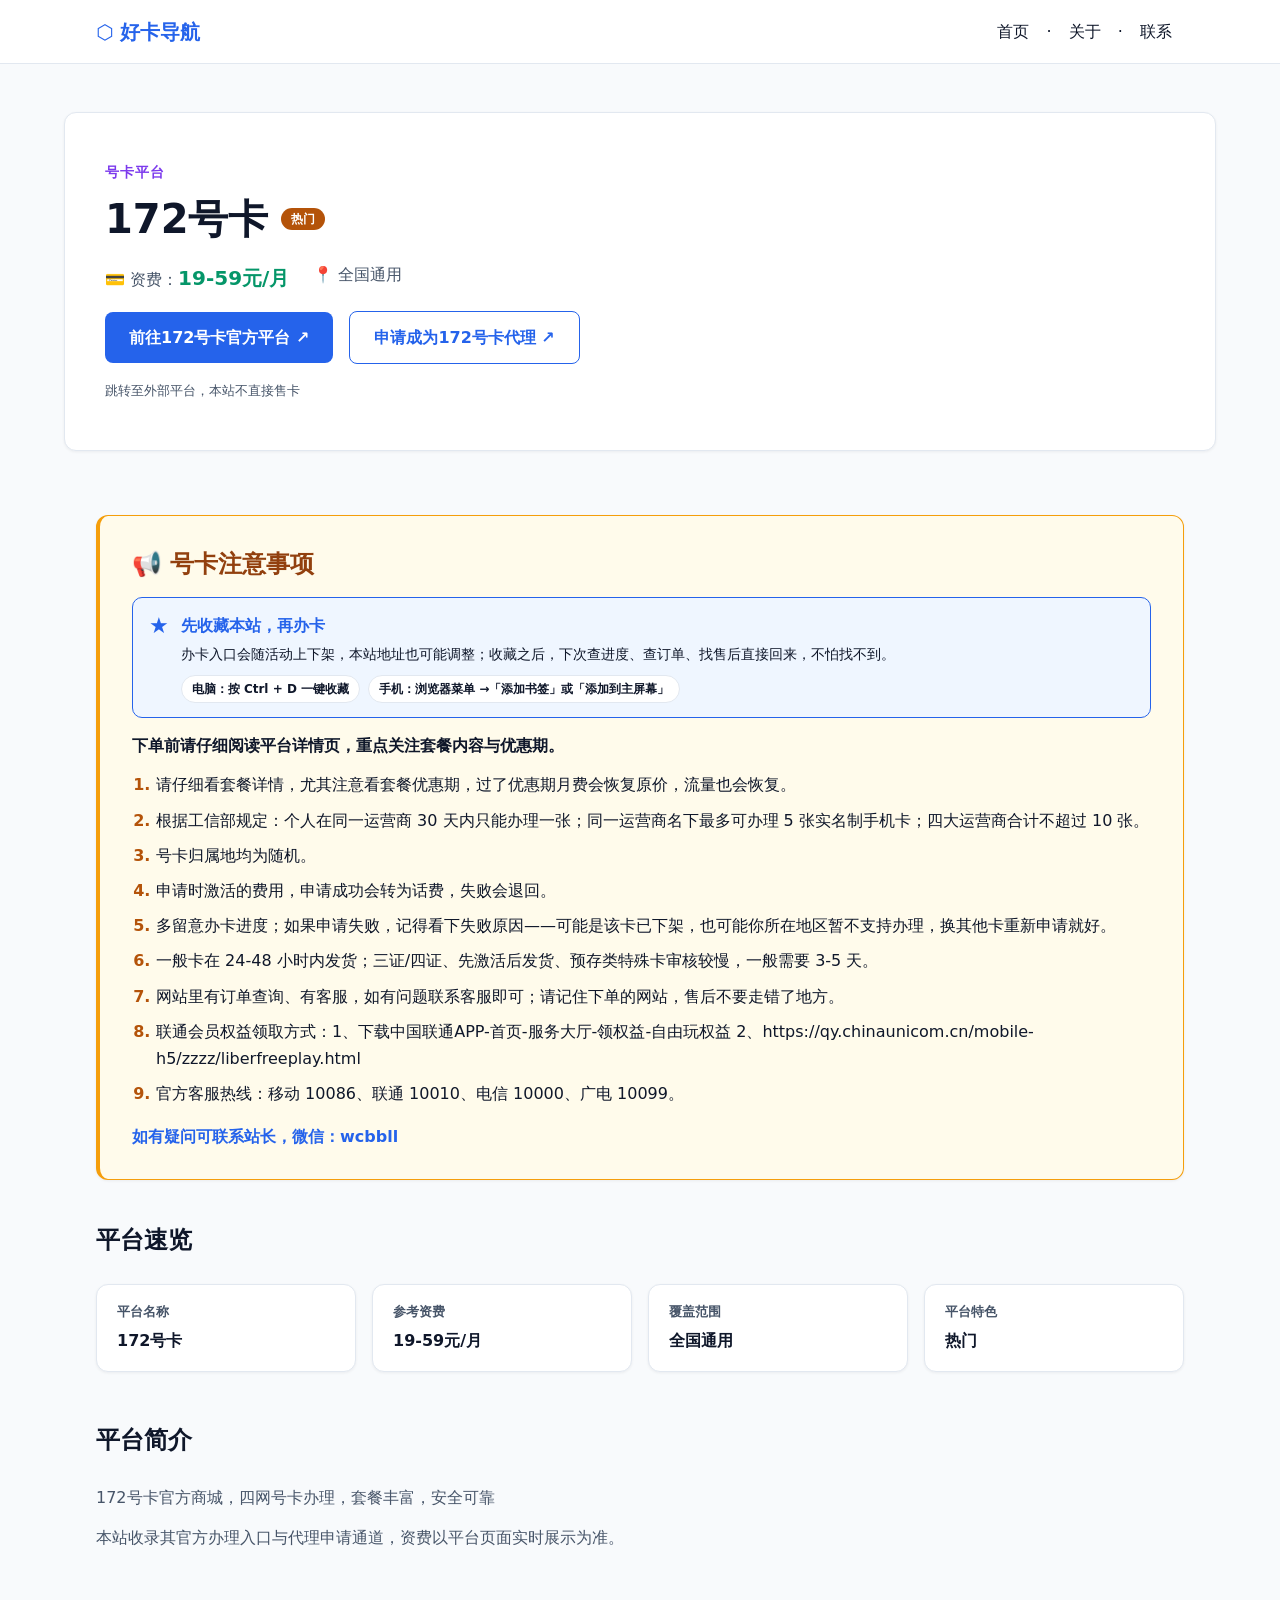
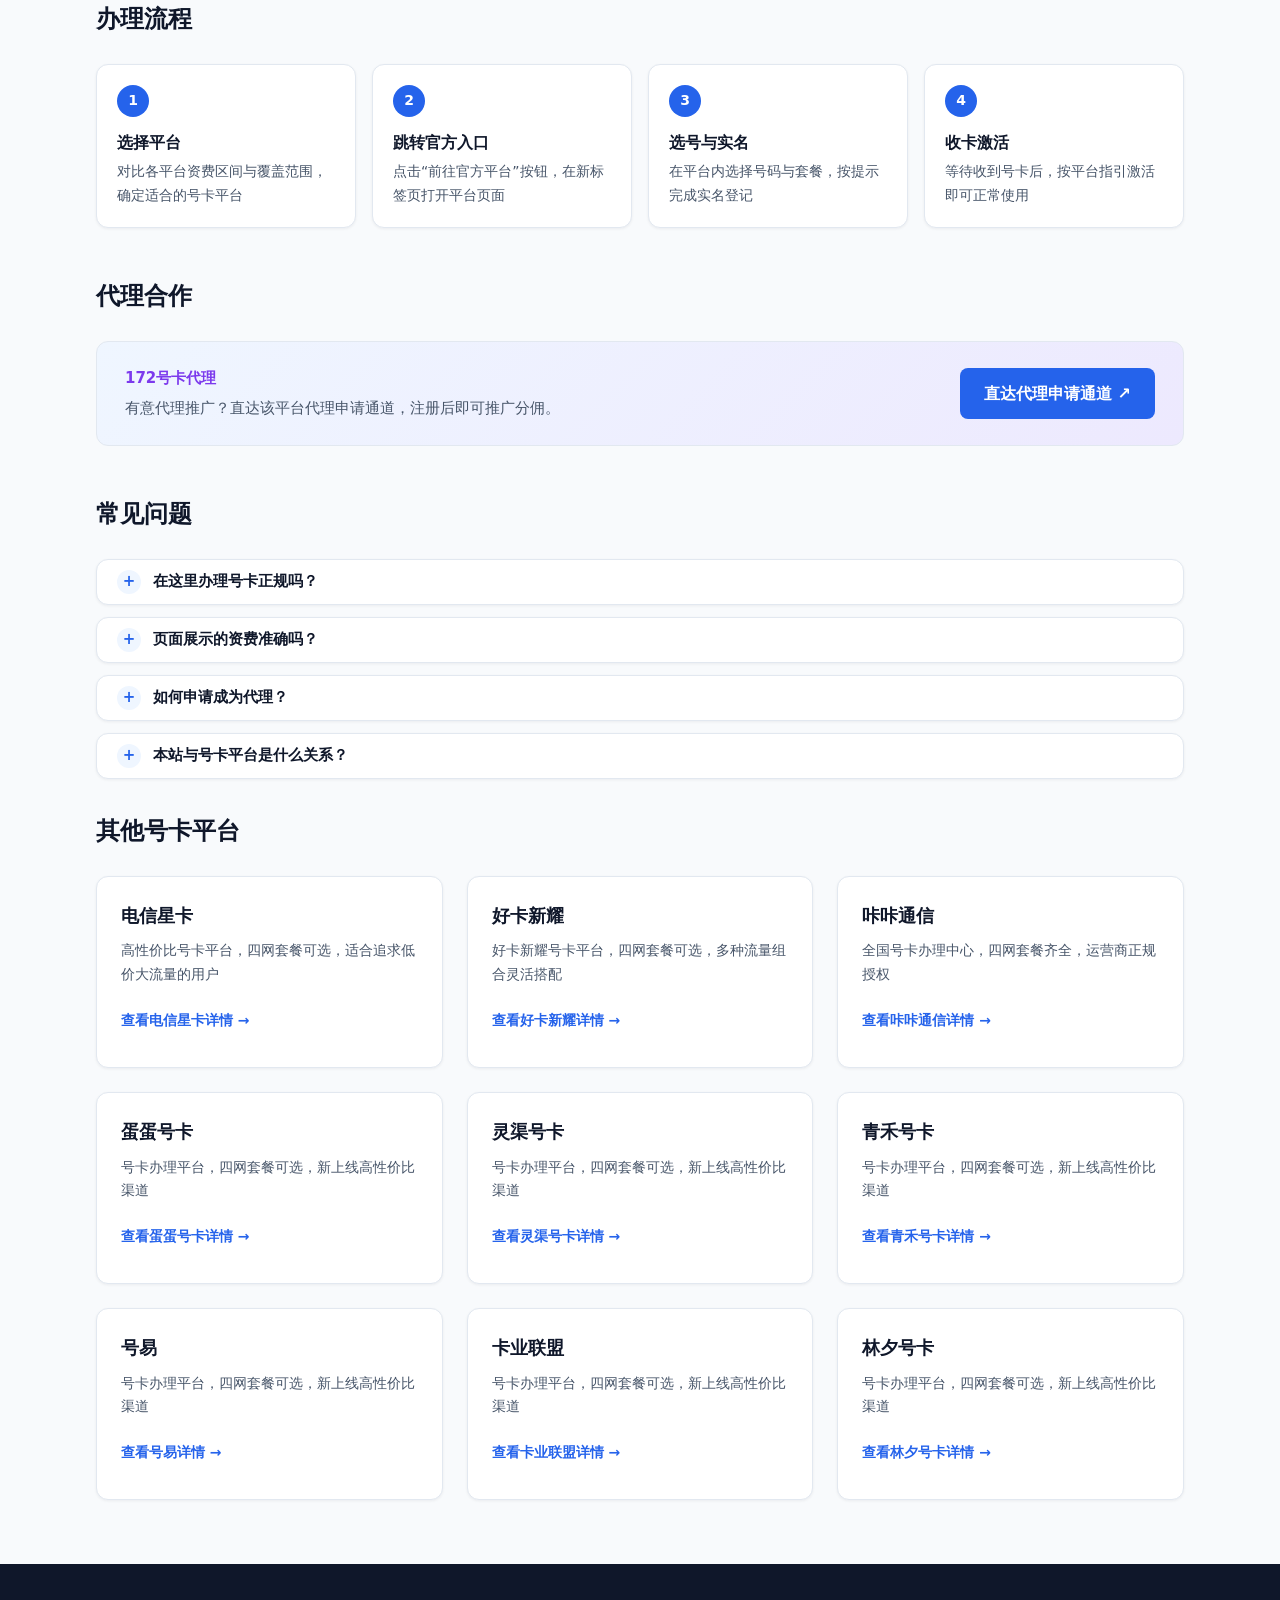
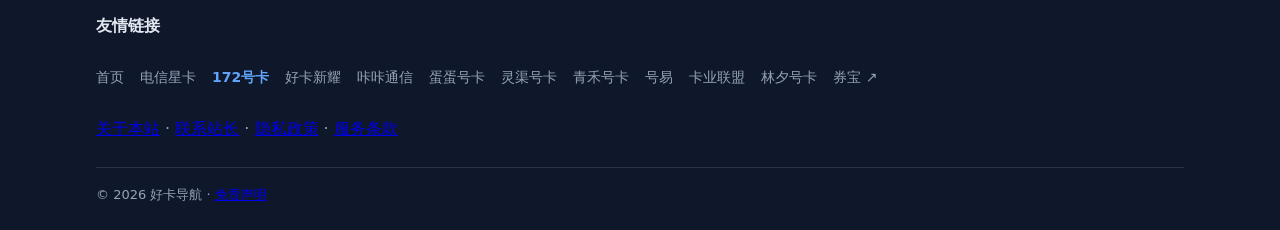
==== commit a1f3fa65: "补充办卡须知" ====
--- a/card/172-haoka.html
+++ b/card/172-haoka.html
@@ -77,6 +77,7 @@
       <li>多留意办卡进度；如果申请失败，记得看下失败原因——可能是该卡已下架，也可能你所在地区暂不支持办理，换其他卡重新申请就好。</li>
       <li>一般卡在 24-48 小时内发货；三证/四证、先激活后发货、预存类特殊卡审核较慢，一般需要 3-5 天。</li>
       <li>网站里有订单查询、有客服，如有问题联系客服即可；请记住下单的网站，售后不要走错了地方。</li>
+      <li>联通会员权益领取方式：1、下载中国联通APP-首页-服务大厅-领权益-自由玩权益 2、https://qy.chinaunicom.cn/mobile-h5/zzzz/liberfreeplay.html</li>
       <li>官方客服热线：移动 10086、联通 10010、电信 10000、广电 10099。</li>
       </ol>
       <p class="notice-contact">如有疑问可联系站长，微信：wcbbll</p>
